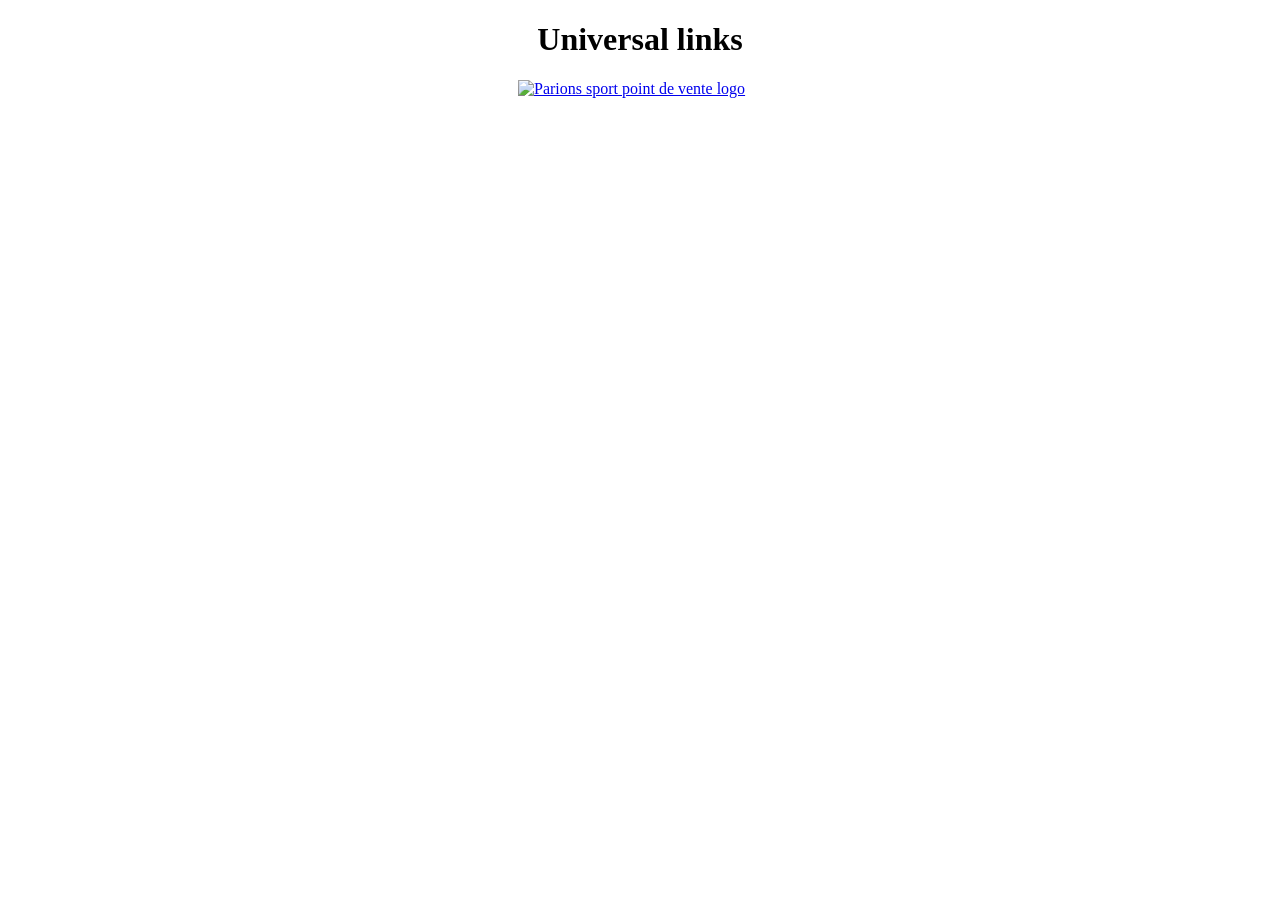
==== index.html @ 60f17bba "[EVOL] cleanup code" ====
<!DOCTYPE html><html>

<head>
<meta charset="utf-8">

<meta name="apple-itunes-app" content="app-id=360945239">

<meta property="og:site_name" content="Parionssport">
<meta property="og:title" content="Parionssport" />
<meta property="og:description" content="Parionssport" />
<meta property="og:image" itemprop="image" content="ico_appli.png">
<meta property="og:type" content="website" />
<meta property="og:updated_time" content="1440432930" />
        
<link rel="apple-touch-icon" href="ico_appli.png">
<link rel="shortcut icon" href="favicon.ico" type="image/x-icon">
<link rel="icon" href="favicon.ico" type="image/x-icon">
            
<title>universal-links</title>

<style type="text/css">
h1 { text-align: center }
</style>

</head>
<body>
<h1>Universal links</h1>

<a href="https://pointdevente.parionssport.fdj.fr" target="_blank"><img class="asset image" style="display: block; margin-left: auto; margin-right: auto;" src="https://www.parionssport.fdj.fr/system/apollo/assets/attachments/000/003/542/original/logo-parions-pdv.jpg?1460558450" alt="Parions sport point de vente logo" width="244"></a>

</body>

</html>
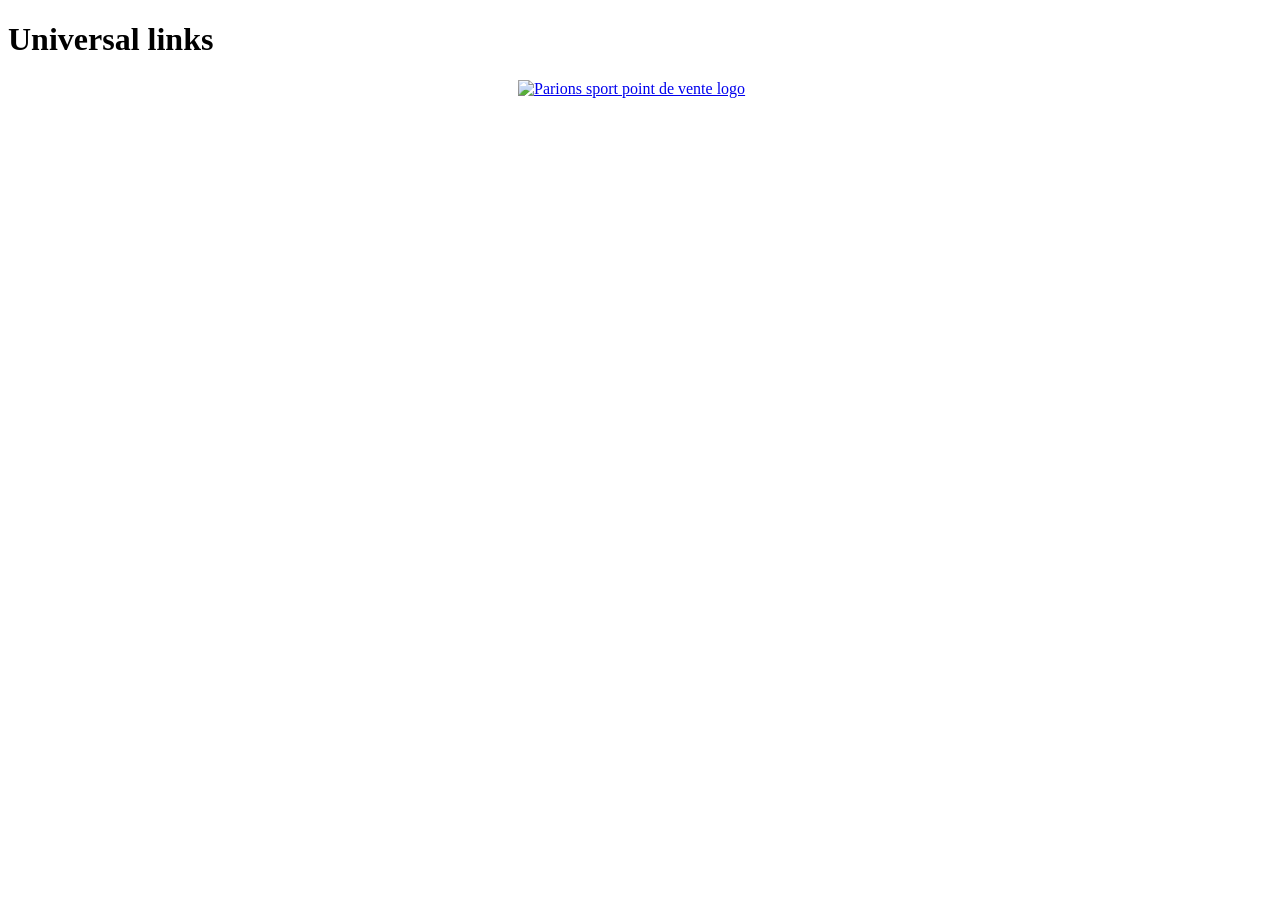
==== commit 2ee8b06e: "[EVOL] cleanup code" ====
--- a/index.html
+++ b/index.html
@@ -18,10 +18,6 @@
             
 <title>universal-links</title>
 
-<style type="text/css">
-h1 { text-align: center }
-</style>
-
 </head>
 <body>
 <h1>Universal links</h1>
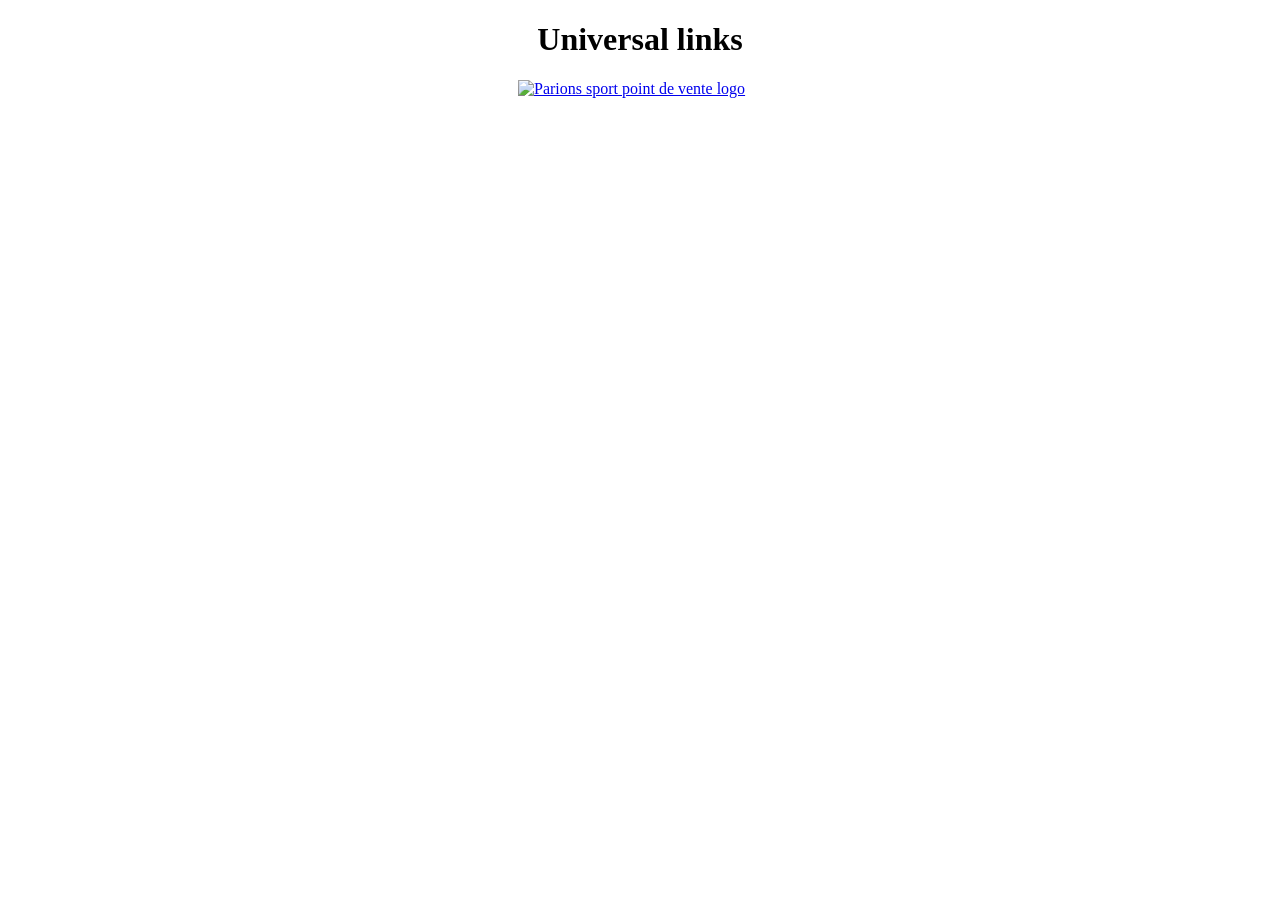
==== commit f5f60bb7: "[FIX] Add image dimension" ====
--- a/index.html
+++ b/index.html
@@ -5,18 +5,26 @@
 
 <meta name="apple-itunes-app" content="app-id=360945239">
 
-<meta property="og:site_name" content="Parionssport">
+<meta property="og:site_name" content="Parionssport" />
 <meta property="og:title" content="Parionssport" />
-<meta property="og:description" content="Parionssport" />
-<meta property="og:image" itemprop="image" content="ico_appli.png">
+<meta property="og:description" content="Parionssport universal links" />
 <meta property="og:type" content="website" />
 <meta property="og:updated_time" content="1440432930" />
+<meta property="og:locale" content="fr_FR" />
+<meta property="og:image" itemprop="image" content="ico_appli.png" />
+<meta property="og:image:type" content="image/png" />
+<meta property="og:image:width" content="120" />
+<meta property="og:image:height" content="120" />
         
 <link rel="apple-touch-icon" href="ico_appli.png">
 <link rel="shortcut icon" href="favicon.ico" type="image/x-icon">
 <link rel="icon" href="favicon.ico" type="image/x-icon">
             
 <title>universal-links</title>
+
+<style type="text/css">
+h1 { text-align: center }
+</style>
 
 </head>
 <body>
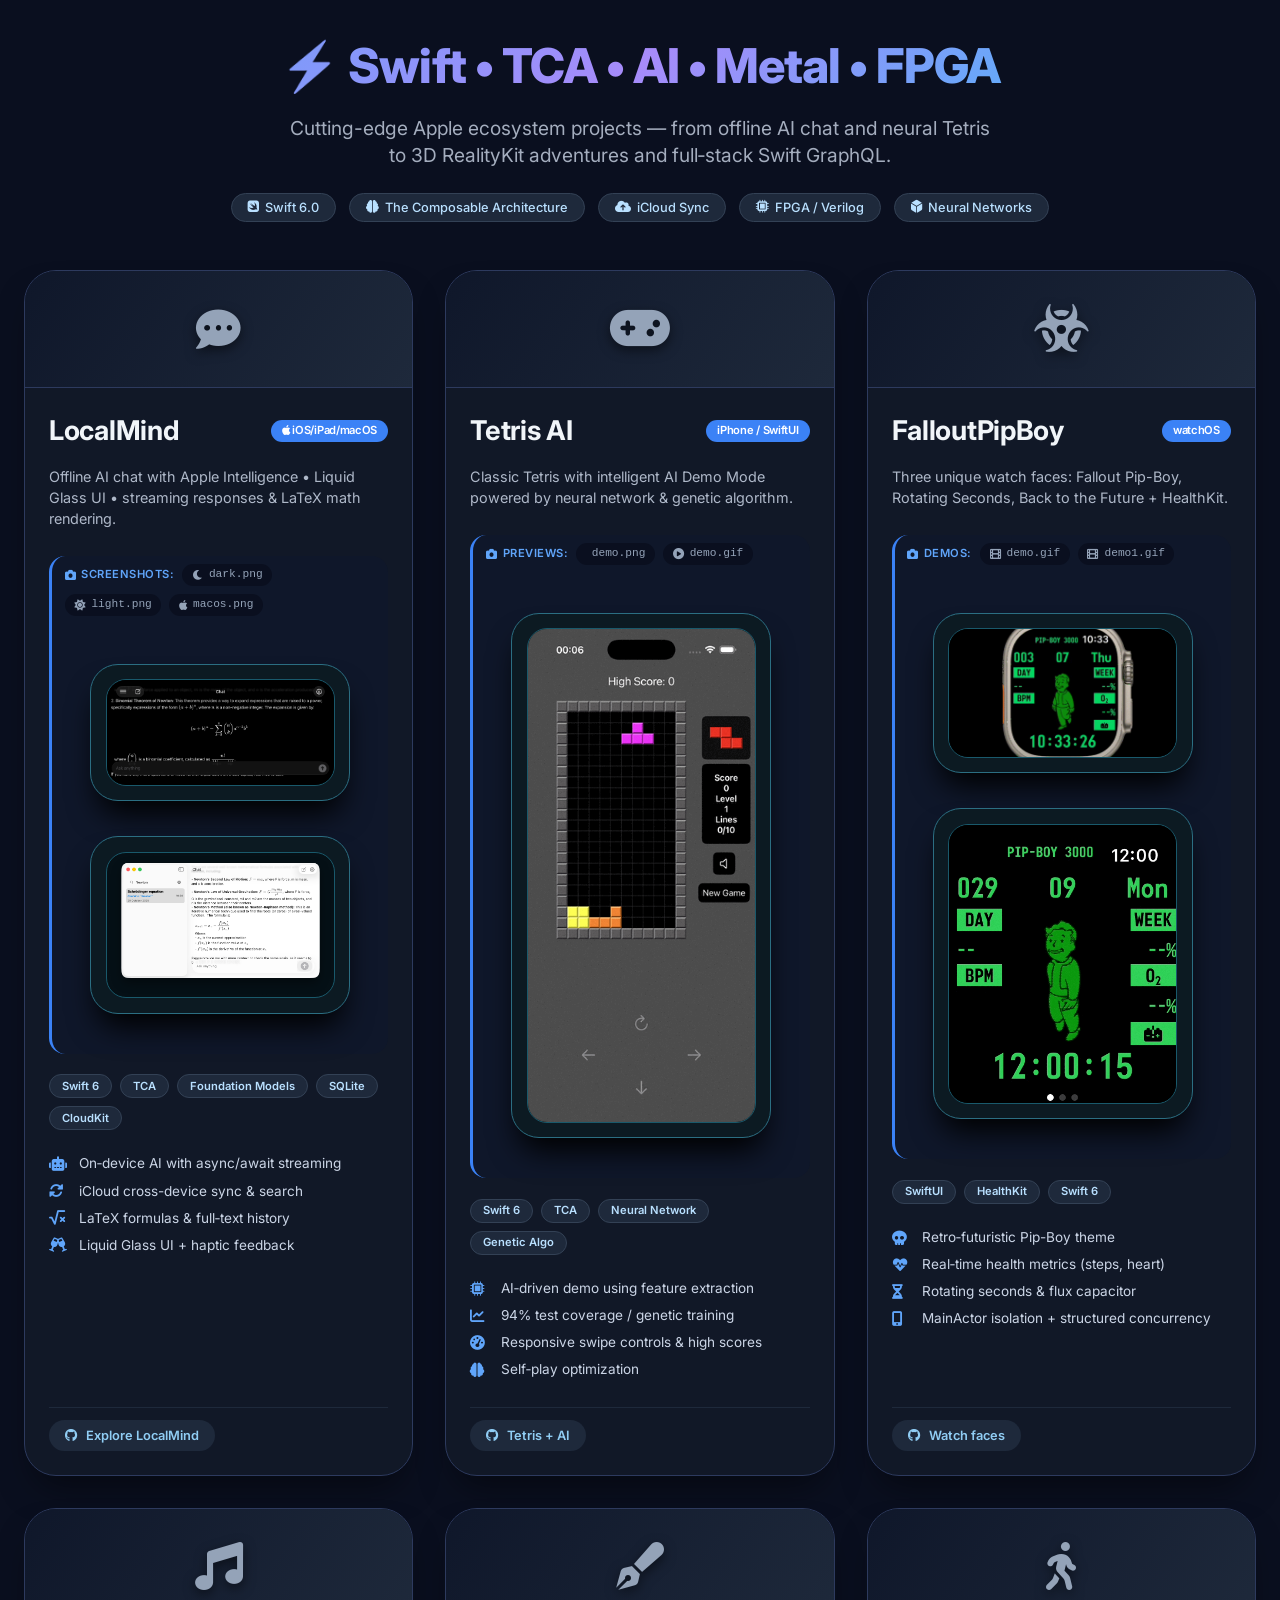
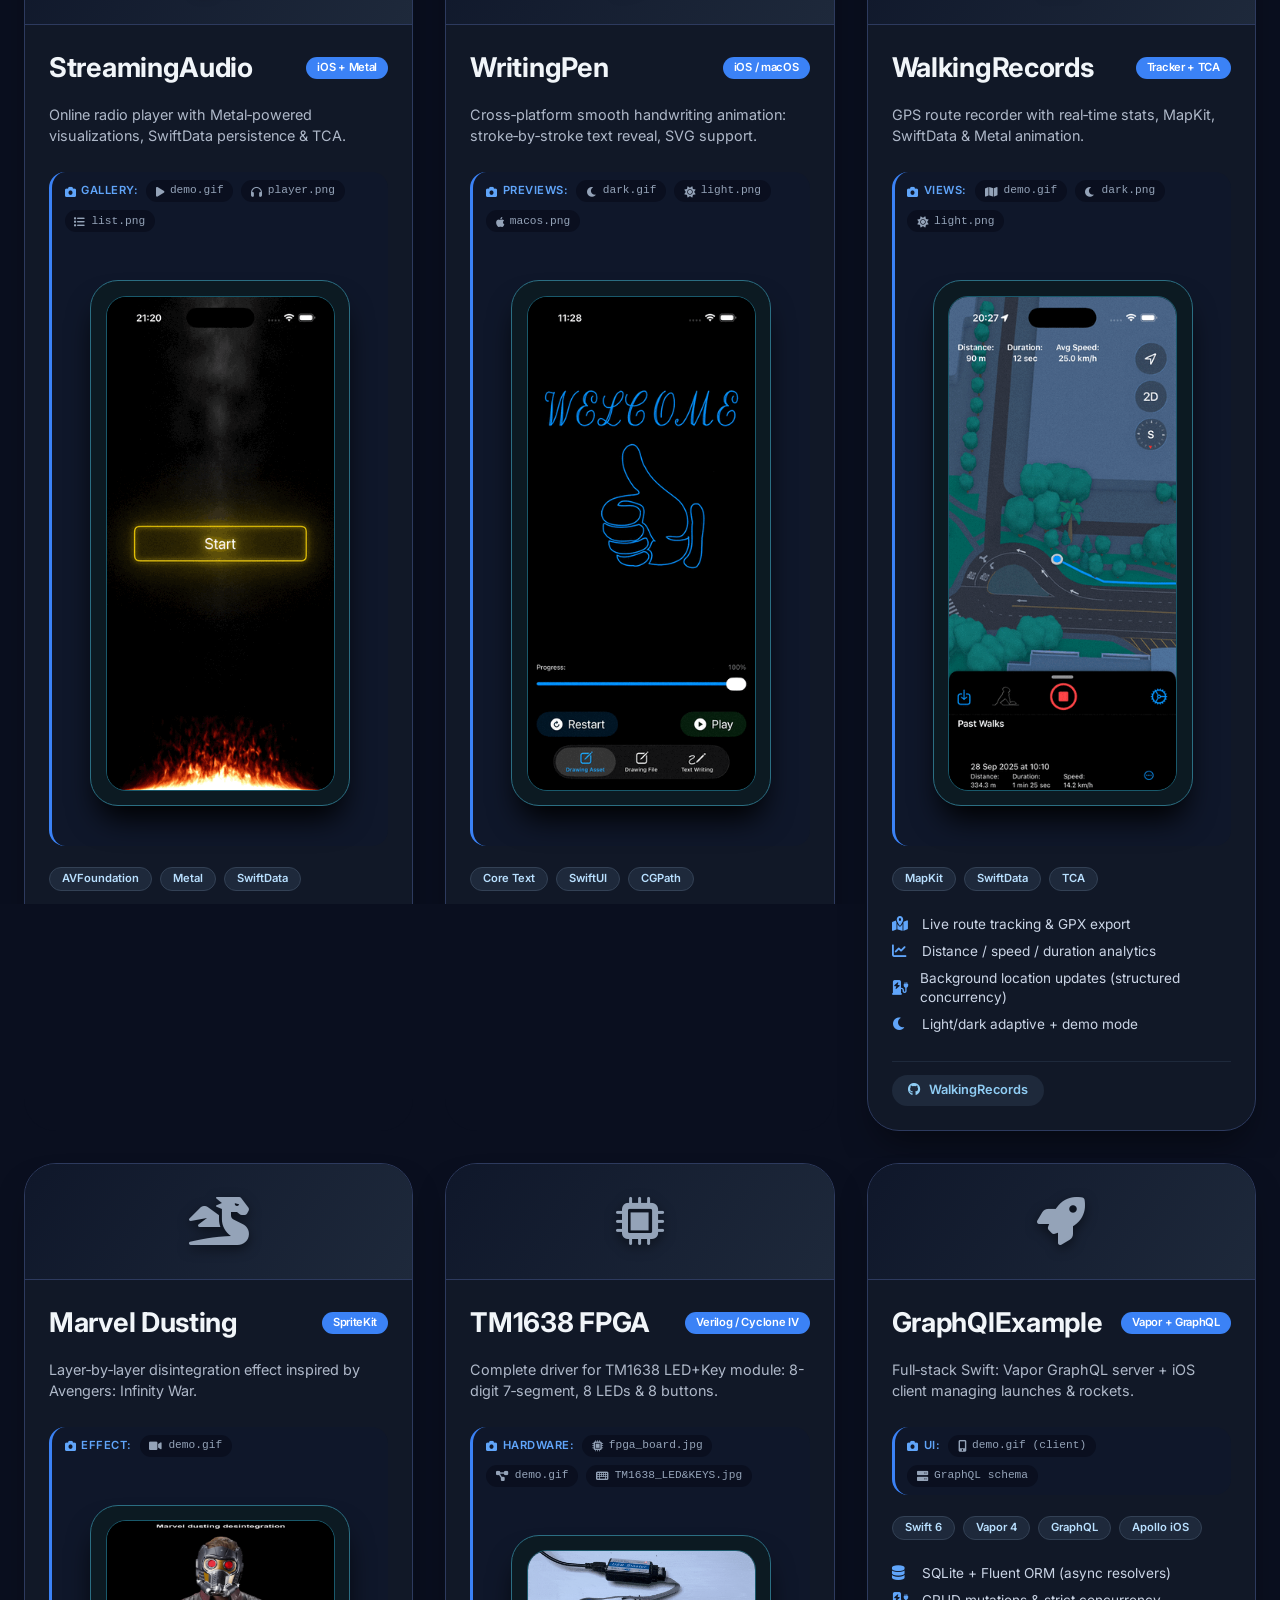
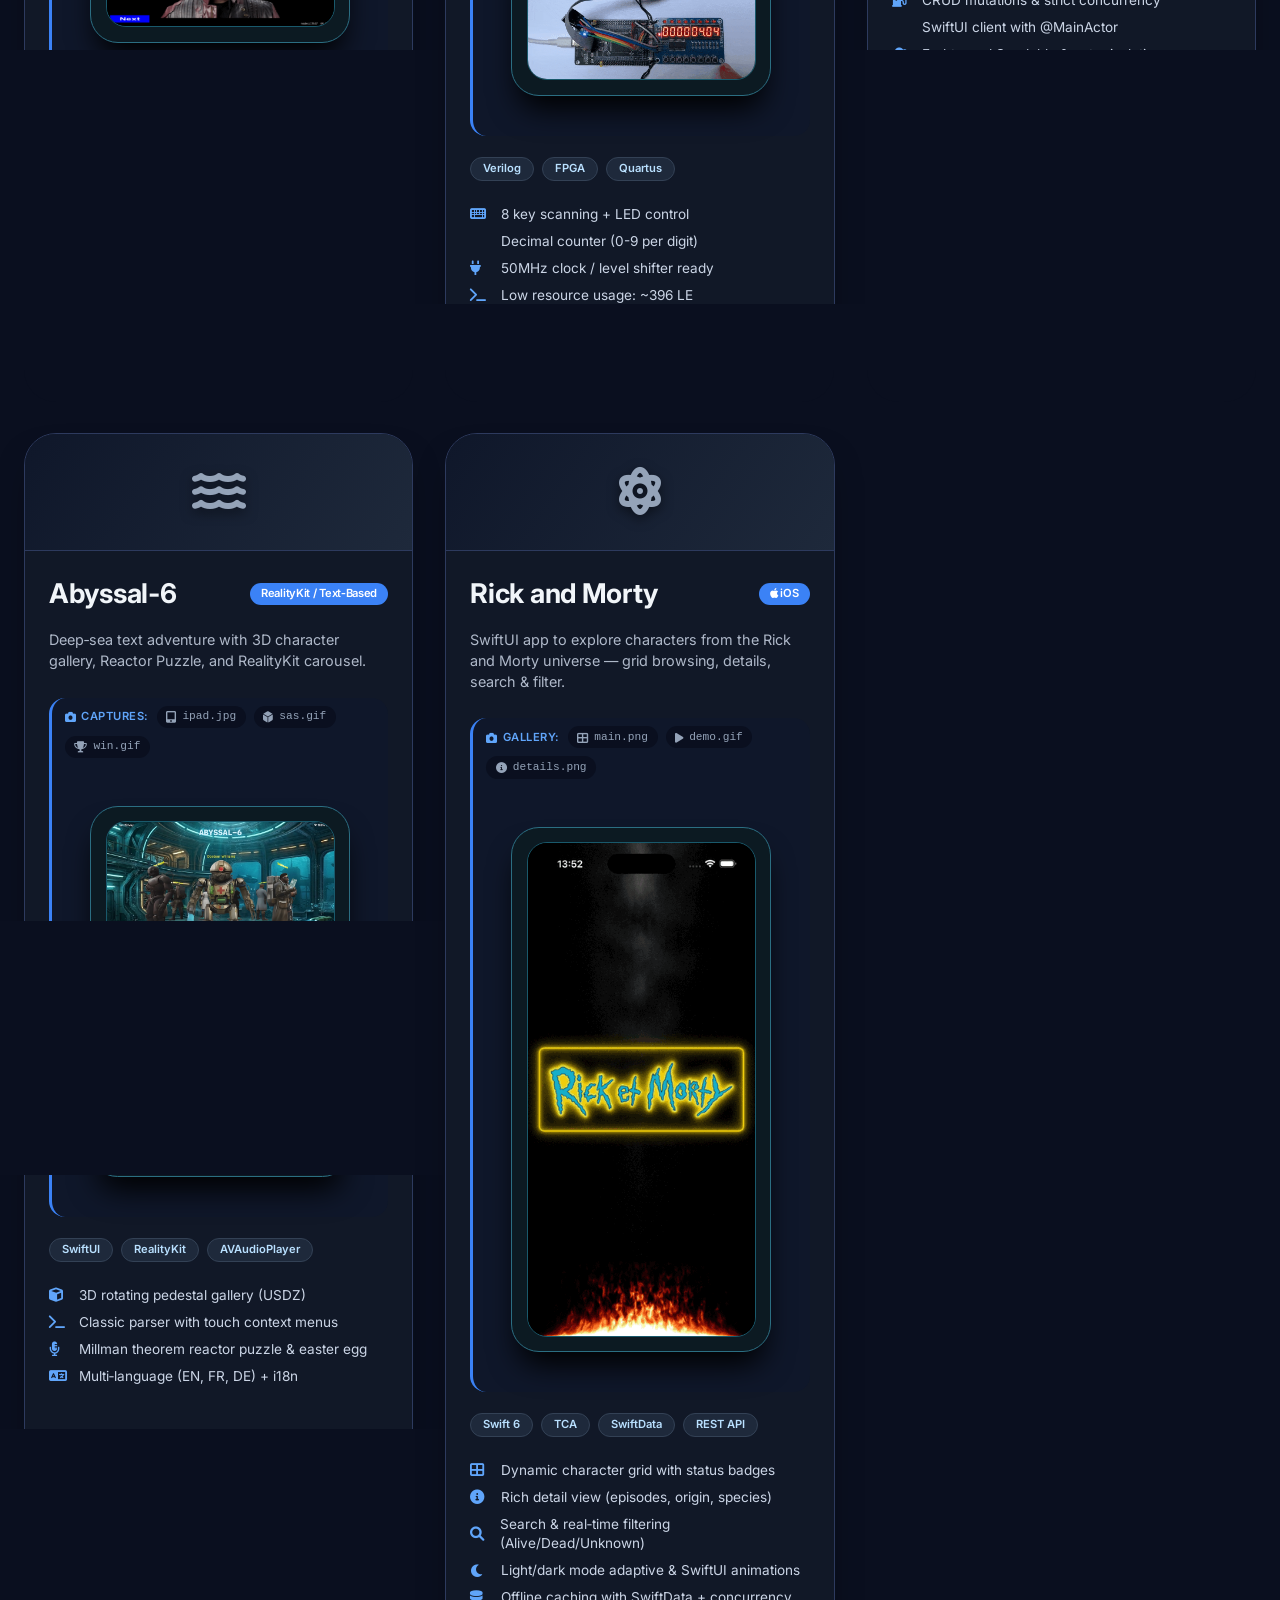
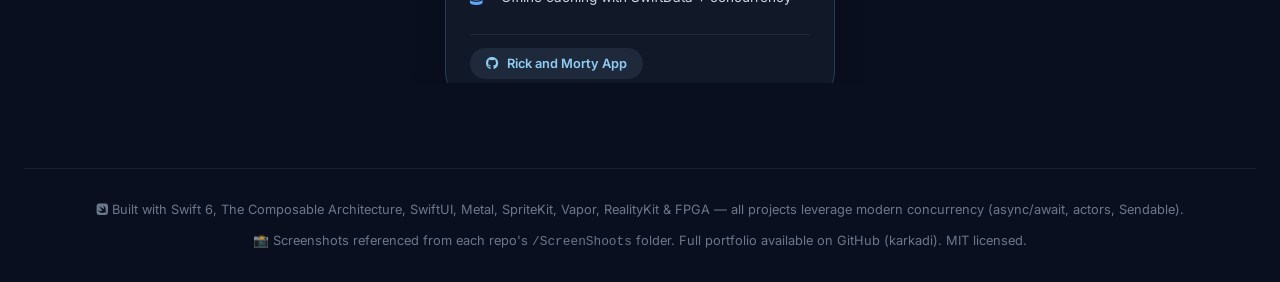
==== commit 2054be6a: "[CHG] Move files to root" ====
--- a/index.html
+++ b/index.html
@@ -1,37 +1,832 @@
-<!DOCTYPE html><html>
-
-<head>
-<meta charset="utf-8">
-
-<meta name="apple-itunes-app" content="app-id=360945239">
-
-<meta property="og:site_name" content="Parionssport" />
-<meta property="og:title" content="Parionssport" />
-<meta property="og:description" content="Parionssport universal links" />
-<meta property="og:type" content="website" />
-<meta property="og:updated_time" content="1440432930" />
-<meta property="og:locale" content="fr_FR" />
-<meta property="og:image" itemprop="image" content="ico_appli.png" />
-<meta property="og:image:type" content="image/png" />
-<meta property="og:image:width" content="120" />
-<meta property="og:image:height" content="120" />
-        
-<link rel="apple-touch-icon" href="ico_appli.png">
-<link rel="shortcut icon" href="favicon.ico" type="image/x-icon">
-<link rel="icon" href="favicon.ico" type="image/x-icon">
-            
-<title>universal-links</title>
-
-<style type="text/css">
-h1 { text-align: center }
-</style>
-
-</head>
-<body>
-<h1>Universal links</h1>
-
-<a href="https://pointdevente.parionssport.fdj.fr" target="_blank"><img class="asset image" style="display: block; margin-left: auto; margin-right: auto;" src="https://www.parionssport.fdj.fr/system/apollo/assets/attachments/000/003/542/original/logo-parions-pdv.jpg?1460558450" alt="Parions sport point de vente logo" width="244"></a>
-
-</body>
-
+<!doctype html>
+<html lang="en">
+  <head>
+    <meta charset="UTF-8" />
+    <meta
+      name="viewport"
+      content="width=device-width, initial-scale=1.0, viewport-fit=cover"
+    />
+    <title>
+      LocalMind & Swift Projects | Full-stack iOS, AI, Game & Embedded Showcase
+    </title>
+    <!-- Google Fonts + Font Awesome 6 -->
+    <link
+      href="https://fonts.googleapis.com/css2?family=Inter:opsz,wght@14..32,300;14..32,400;14..32,600;14..32,700;14..32,800&display=swap"
+      rel="stylesheet"
+    />
+    <link
+      rel="stylesheet"
+      href="https://cdnjs.cloudflare.com/ajax/libs/font-awesome/6.0.0-beta3/css/all.min.css"
+    />
+    <link rel="stylesheet" href="styles.css" />
+  </head>
+  <body>
+    <div class="container">
+      <div class="hero">
+        <h1>⚡ Swift • TCA • AI • Metal • FPGA</h1>
+        <p>
+          Cutting-edge Apple ecosystem projects — from offline AI chat and
+          neural Tetris to 3D RealityKit adventures and full‑stack Swift
+          GraphQL.
+        </p>
+        <div class="badge-collective">
+          <span class="pill"><i class="fab fa-swift"></i> Swift 6.0</span>
+          <span class="pill"
+            ><i class="fas fa-brain"></i> The Composable Architecture</span
+          >
+          <span class="pill"
+            ><i class="fas fa-cloud-arrow-up"></i> iCloud Sync</span
+          >
+          <span class="pill"
+            ><i class="fas fa-microchip"></i> FPGA / Verilog</span
+          >
+          <span class="pill"
+            ><i class="fas fa-dice-d6"></i> Neural Networks</span
+          >
+        </div>
+      </div>
+
+      <div class="projects-grid">
+        <!-- 1. LocalMind -->
+        <div class="card">
+          <div class="project-icon">
+            <i class="fas fa-comment-dots" style="font-size: 2.8rem"></i>
+          </div>
+          <div class="card-content">
+            <div class="card-title">
+              LocalMind
+              <span class="platform-badge"
+                ><i class="fab fa-apple"></i> iOS/iPad/macOS</span
+              >
+            </div>
+            <div class="desc">
+              Offline AI chat with Apple Intelligence • Liquid Glass UI •
+              streaming responses & LaTeX math rendering.
+            </div>
+            <div class="screenshot-row">
+              <span class="screenshot-label"
+                ><i class="fas fa-camera"></i> Screenshots:</span
+              >
+              <span class="screenshot-thumb"
+                ><i class="fas fa-moon"></i> dark.png</span
+              >
+              <span class="screenshot-thumb"
+                ><i class="fas fa-sun"></i> light.png</span
+              >
+              <span class="screenshot-thumb"
+                ><i class="fab fa-apple"></i> macos.png</span
+              >
+              <div class="gif-grid">
+                <div class="gif-card">
+                  <img
+                    src="images/localmind_1.png"
+                    alt="Gameplay SAS"
+                    loading="lazy"
+                  />
+                </div>
+                <div class="gif-card">
+                  <img
+                    src="images/localmind_2.png"
+                    alt="Gameplay SAS"
+                    loading="lazy"
+                  />
+                </div>
+              </div>
+            </div>
+            <div class="tech-stack">
+              <span class="badge-tech">Swift 6</span
+              ><span class="badge-tech">TCA</span
+              ><span class="badge-tech">Foundation Models</span
+              ><span class="badge-tech">SQLite</span
+              ><span class="badge-tech">CloudKit</span>
+            </div>
+            <ul class="feature-list">
+              <li class="feature-item">
+                <i class="fas fa-robot"></i> On‑device AI with async/await
+                streaming
+              </li>
+              <li class="feature-item">
+                <i class="fas fa-sync-alt"></i> iCloud cross-device sync &
+                search
+              </li>
+              <li class="feature-item">
+                <i class="fas fa-square-root-variable"></i> LaTeX formulas &
+                full‑text history
+              </li>
+              <li class="feature-item">
+                <i class="fas fa-glass-cheers"></i> Liquid Glass UI + haptic
+                feedback
+              </li>
+            </ul>
+            <div class="card-footer">
+              <a
+                href="https://github.com/karkadi/LocalMind"
+                target="_blank"
+                class="repo-link"
+                ><i class="fab fa-github"></i> Explore LocalMind</a
+              >
+            </div>
+          </div>
+        </div>
+
+        <!-- 2. Tetris AI -->
+        <div class="card">
+          <div class="project-icon"><i class="fas fa-gamepad"></i></div>
+          <div class="card-content">
+            <div class="card-title">
+              Tetris AI <span class="platform-badge">iPhone / SwiftUI</span>
+            </div>
+            <div class="desc">
+              Classic Tetris with intelligent AI Demo Mode powered by neural
+              network & genetic algorithm.
+            </div>
+            <div class="screenshot-row">
+              <span class="screenshot-label"
+                ><i class="fas fa-camera"></i> Previews:</span
+              >
+              <span class="screenshot-thumb"
+                ><i class="fas fa-chart-simple"></i> demo.png</span
+              >
+              <span class="screenshot-thumb"
+                ><i class="fas fa-play-circle"></i> demo.gif</span
+              >
+              <div class="gif-grid">
+                <div class="gif-card">
+                  <img
+                    src="images/tetris.gif"
+                    alt="Gameplay SAS"
+                    loading="lazy"
+                  />
+                </div>
+              </div>
+            </div>
+            <div class="tech-stack">
+              <span class="badge-tech">Swift 6</span
+              ><span class="badge-tech">TCA</span
+              ><span class="badge-tech">Neural Network</span
+              ><span class="badge-tech">Genetic Algo</span>
+            </div>
+            <ul class="feature-list">
+              <li class="feature-item">
+                <i class="fas fa-microchip"></i> AI‑driven demo using feature
+                extraction
+              </li>
+              <li class="feature-item">
+                <i class="fas fa-chart-line"></i> 94% test coverage / genetic
+                training
+              </li>
+              <li class="feature-item">
+                <i class="fas fa-tachometer-alt"></i> Responsive swipe controls
+                & high scores
+              </li>
+              <li class="feature-item">
+                <i class="fas fa-brain"></i> Self‑play optimization
+              </li>
+            </ul>
+            <div class="card-footer">
+              <a
+                href="https://github.com/karkadi/TetrisApp"
+                target="_blank"
+                class="repo-link"
+                ><i class="fab fa-github"></i> Tetris + AI</a
+              >
+            </div>
+          </div>
+        </div>
+
+        <!-- 3. FalloutPipBoy Watch -->
+        <div class="card">
+          <div class="project-icon">
+            <i class="fas fa-biohazard"></i>
+          </div>
+          <div class="card-content">
+            <div class="card-title">
+              FalloutPipBoy <span class="platform-badge">watchOS</span>
+            </div>
+            <div class="desc">
+              Three unique watch faces: Fallout Pip-Boy, Rotating Seconds, Back
+              to the Future + HealthKit.
+            </div>
+            <div class="screenshot-row">
+              <span class="screenshot-label"
+                ><i class="fas fa-camera"></i> Demos:</span
+              >
+              <span class="screenshot-thumb"
+                ><i class="fas fa-film"></i> demo.gif</span
+              >
+              <span class="screenshot-thumb"
+                ><i class="fas fa-film"></i> demo1.gif</span
+              >
+              <div class="gif-grid">
+                <div class="gif-card">
+                  <img
+                    src="images/pipboy.gif"
+                    alt="Gameplay SAS"
+                    loading="lazy"
+                  />
+                </div>
+                <div class="gif-card">
+                  <img
+                    src="images/pipboy_1.gif"
+                    alt="Gameplay SAS"
+                    loading="lazy"
+                  />
+                </div>
+              </div>
+            </div>
+            <div class="tech-stack">
+              <span class="badge-tech">SwiftUI</span
+              ><span class="badge-tech">HealthKit</span
+              ><span class="badge-tech">Swift 6</span>
+            </div>
+            <ul class="feature-list">
+              <li class="feature-item">
+                <i class="fas fa-skull"></i> Retro‑futuristic Pip-Boy theme
+              </li>
+              <li class="feature-item">
+                <i class="fas fa-heartbeat"></i> Real‑time health metrics
+                (steps, heart)
+              </li>
+              <li class="feature-item">
+                <i class="fas fa-hourglass-half"></i> Rotating seconds & flux
+                capacitor
+              </li>
+              <li class="feature-item">
+                <i class="fas fa-mobile-alt"></i> MainActor isolation +
+                structured concurrency
+              </li>
+            </ul>
+            <div class="card-footer">
+              <a
+                href="https://github.com/karkadi/FalloutPipBoy"
+                target="_blank"
+                class="repo-link"
+                ><i class="fab fa-github"></i> Watch faces</a
+              >
+            </div>
+          </div>
+        </div>
+
+        <!-- 4. StreamingAudioPlayer -->
+        <div class="card">
+          <div class="project-icon"><i class="fas fa-music"></i></div>
+          <div class="card-content">
+            <div class="card-title">
+              StreamingAudio <span class="platform-badge">iOS + Metal</span>
+            </div>
+            <div class="desc">
+              Online radio player with Metal‑powered visualizations, SwiftData
+              persistence & TCA.
+            </div>
+            <div class="screenshot-row">
+              <span class="screenshot-label"
+                ><i class="fas fa-camera"></i> Gallery:</span
+              >
+              <span class="screenshot-thumb"
+                ><i class="fas fa-play"></i> demo.gif</span
+              >
+              <span class="screenshot-thumb"
+                ><i class="fas fa-headphones"></i> player.png</span
+              >
+              <span class="screenshot-thumb"
+                ><i class="fas fa-list"></i> list.png</span
+              >
+              <div class="gif-grid">
+                <div class="gif-card">
+                  <img
+                    src="images/streaming.gif"
+                    alt="Gameplay SAS"
+                    loading="lazy"
+                  />
+                </div>
+              </div>
+            </div>
+            <div class="tech-stack">
+              <span class="badge-tech">AVFoundation</span
+              ><span class="badge-tech">Metal</span
+              ><span class="badge-tech">SwiftData</span>
+            </div>
+            <ul class="feature-list">
+              <li class="feature-item">
+                <i class="fas fa-tower-broadcast"></i> Live radio streaming &
+                metadata
+              </li>
+              <li class="feature-item">
+                <i class="fas fa-star"></i> Favorites library (SwiftData +
+                iCloud)
+              </li>
+              <li class="feature-item">
+                <i class="fas fa-waveform"></i> Metal shader animations /
+                reactive UI
+              </li>
+              <li class="feature-item">
+                <i class="fas fa-backward-step"></i> Background audio &
+                async/await
+              </li>
+            </ul>
+            <div class="card-footer">
+              <a
+                href="https://github.com/karkadi/StreamingAudioPlayer"
+                target="_blank"
+                class="repo-link"
+                ><i class="fab fa-github"></i> Radio player</a
+              >
+            </div>
+          </div>
+        </div>
+
+        <!-- 7. WritingPenApp -->
+        <div class="card">
+          <div class="project-icon"><i class="fas fa-pen-fancy"></i></div>
+          <div class="card-content">
+            <div class="card-title">
+              WritingPen <span class="platform-badge">iOS / macOS</span>
+            </div>
+            <div class="desc">
+              Cross‑platform smooth handwriting animation: stroke‑by‑stroke text
+              reveal, SVG support.
+            </div>
+            <div class="screenshot-row">
+              <span class="screenshot-label"
+                ><i class="fas fa-camera"></i> Previews:</span
+              >
+              <span class="screenshot-thumb"
+                ><i class="fas fa-moon"></i> dark.gif</span
+              >
+              <span class="screenshot-thumb"
+                ><i class="fas fa-sun"></i> light.png</span
+              >
+              <span class="screenshot-thumb"
+                ><i class="fab fa-apple"></i> macos.png</span
+              >
+              <div class="gif-grid">
+                <div class="gif-card">
+                  <img
+                    src="images/writing.gif"
+                    alt="Gameplay SAS"
+                    loading="lazy"
+                  />
+                </div>
+              </div>
+            </div>
+            <div class="tech-stack">
+              <span class="badge-tech">Core Text</span
+              ><span class="badge-tech">SwiftUI</span
+              ><span class="badge-tech">CGPath</span>
+            </div>
+            <ul class="feature-list">
+              <li class="feature-item">
+                <i class="fas fa-draw-polygon"></i> Realistic pen tracking &
+                trimmedPath
+              </li>
+              <li class="feature-item">
+                <i class="fas fa-arrows-spin"></i> Auto‑scaling text‑to‑path
+                transformation
+              </li>
+              <li class="feature-item">
+                <i class="fas fa-laptop-code"></i> Native macOS + iOS with
+                platform fonts
+              </li>
+              <li class="feature-item">
+                <i class="fas fa-svg"></i> SVG asset rendering support
+              </li>
+            </ul>
+            <div class="card-footer">
+              <a
+                href="https://github.com/karkadi/WritingPenApp"
+                target="_blank"
+                class="repo-link"
+                ><i class="fab fa-github"></i> WritingPen</a
+              >
+            </div>
+          </div>
+        </div>
+
+        <!-- 9. WalkingRecords -->
+        <div class="card">
+          <div class="project-icon"><i class="fas fa-person-walking"></i></div>
+          <div class="card-content">
+            <div class="card-title">
+              WalkingRecords <span class="platform-badge">Tracker + TCA</span>
+            </div>
+            <div class="desc">
+              GPS route recorder with real‑time stats, MapKit, SwiftData & Metal
+              animation.
+            </div>
+            <div class="screenshot-row">
+              <span class="screenshot-label"
+                ><i class="fas fa-camera"></i> Views:</span
+              >
+              <span class="screenshot-thumb"
+                ><i class="fas fa-map"></i> demo.gif</span
+              >
+              <span class="screenshot-thumb"
+                ><i class="fas fa-moon"></i> dark.png</span
+              >
+              <span class="screenshot-thumb"
+                ><i class="fas fa-sun"></i> light.png</span
+              >
+              <div class="gif-grid">
+                <div class="gif-card">
+                  <img
+                    src="images/walking.gif"
+                    alt="Gameplay SAS"
+                    loading="lazy"
+                  />
+                </div>
+              </div>
+            </div>
+            <div class="tech-stack">
+              <span class="badge-tech">MapKit</span
+              ><span class="badge-tech">SwiftData</span
+              ><span class="badge-tech">TCA</span>
+            </div>
+            <ul class="feature-list">
+              <li class="feature-item">
+                <i class="fas fa-map-marked-alt"></i> Live route tracking & GPX
+                export
+              </li>
+              <li class="feature-item">
+                <i class="fas fa-chart-line"></i> Distance / speed / duration
+                analytics
+              </li>
+              <li class="feature-item">
+                <i class="fas fa-charging-station"></i> Background location
+                updates (structured concurrency)
+              </li>
+              <li class="feature-item">
+                <i class="fas fa-moon"></i> Light/dark adaptive + demo mode
+              </li>
+            </ul>
+            <div class="card-footer">
+              <a
+                href="https://github.com/karkadi/WalkingRecords"
+                target="_blank"
+                class="repo-link"
+                ><i class="fab fa-github"></i> WalkingRecords</a
+              >
+            </div>
+          </div>
+        </div>
+
+        <!-- 5. DustingSceneKitApp (Marvel) -->
+        <div class="card">
+          <div class="project-icon"><i class="fas fa-dragon"></i></div>
+          <div class="card-content">
+            <div class="card-title">
+              Marvel Dusting <span class="platform-badge">SpriteKit</span>
+            </div>
+            <div class="desc">
+              Layer‑by‑layer disintegration effect inspired by Avengers:
+              Infinity War.
+            </div>
+            <div class="screenshot-row">
+              <span class="screenshot-label"
+                ><i class="fas fa-camera"></i> Effect:</span
+              >
+              <span class="screenshot-thumb"
+                ><i class="fas fa-video"></i> demo.gif</span
+              >
+              <div class="gif-grid">
+                <div class="gif-card">
+                  <img
+                    src="images/marvel.gif"
+                    alt="Gameplay SAS"
+                    loading="lazy"
+                  />
+                </div>
+              </div>
+            </div>
+            <div class="tech-stack">
+              <span class="badge-tech">SpriteKit</span
+              ><span class="badge-tech">Core Graphics</span
+              ><span class="badge-tech">Swift 6</span>
+            </div>
+            <ul class="feature-list">
+              <li class="feature-item">
+                <i class="fas fa-dust"></i> 16 disintegration layers + spiral
+                chaos
+              </li>
+              <li class="feature-item">
+                <i class="fas fa-rotate-left"></i> Tap to reassemble / smooth
+                transitions
+              </li>
+              <li class="feature-item">
+                <i class="fas fa-camera-rotate"></i> Rotating dusting scene +
+                cross‑fade
+              </li>
+              <li class="feature-item">
+                <i class="fas fa-image"></i> Custom pixel-perfect particle
+                generation
+              </li>
+            </ul>
+            <div class="card-footer">
+              <a
+                href="https://github.com/karkadi/DustingSceneKitApp"
+                target="_blank"
+                class="repo-link"
+                ><i class="fab fa-github"></i> Dust effect</a
+              >
+            </div>
+          </div>
+        </div>
+
+        <!-- 6. FPGA TM1638 -->
+        <div class="card">
+          <div class="project-icon"><i class="fas fa-microchip"></i></div>
+          <div class="card-content">
+            <div class="card-title">
+              TM1638 FPGA
+              <span class="platform-badge">Verilog / Cyclone IV</span>
+            </div>
+            <div class="desc">
+              Complete driver for TM1638 LED+Key module: 8-digit 7‑segment, 8
+              LEDs & 8 buttons.
+            </div>
+            <div class="screenshot-row">
+              <span class="screenshot-label"
+                ><i class="fas fa-camera"></i> Hardware:</span
+              >
+              <span class="screenshot-thumb"
+                ><i class="fas fa-microchip"></i> fpga_board.jpg</span
+              >
+              <span class="screenshot-thumb"
+                ><i class="fas fa-diagram-project"></i> demo.gif</span
+              >
+              <span class="screenshot-thumb"
+                ><i class="fas fa-keyboard"></i> TM1638_LED&KEYS.jpg</span
+              >
+              <div class="gif-grid">
+                <div class="gif-card">
+                  <img
+                    src="images/fpga.gif"
+                    alt="Gameplay SAS"
+                    loading="lazy"
+                  />
+                </div>
+              </div>
+            </div>
+            <div class="tech-stack">
+              <span class="badge-tech">Verilog</span
+              ><span class="badge-tech">FPGA</span
+              ><span class="badge-tech">Quartus</span>
+            </div>
+            <ul class="feature-list">
+              <li class="feature-item">
+                <i class="fas fa-keyboard"></i> 8 key scanning + LED control
+              </li>
+              <li class="feature-item">
+                <i class="fas fa-chart-simple"></i> Decimal counter (0-9 per
+                digit)
+              </li>
+              <li class="feature-item">
+                <i class="fas fa-plug"></i> 50MHz clock / level shifter ready
+              </li>
+              <li class="feature-item">
+                <i class="fas fa-terminal"></i> Low resource usage: ~396 LE
+              </li>
+            </ul>
+            <div class="card-footer">
+              <a
+                href="https://github.com/karkadi/TM1638_FPGA"
+                target="_blank"
+                class="repo-link"
+                ><i class="fab fa-github"></i> FPGA TM1638</a
+              >
+            </div>
+          </div>
+        </div>
+
+        <!-- 8. GraphQlExample Fullstack -->
+        <div class="card">
+          <div class="project-icon"><i class="fas fa-rocket"></i></div>
+          <div class="card-content">
+            <div class="card-title">
+              GraphQlExample
+              <span class="platform-badge">Vapor + GraphQL</span>
+            </div>
+            <div class="desc">
+              Full‑stack Swift: Vapor GraphQL server + iOS client managing
+              launches & rockets.
+            </div>
+            <div class="screenshot-row">
+              <span class="screenshot-label"
+                ><i class="fas fa-camera"></i> UI:</span
+              >
+              <span class="screenshot-thumb"
+                ><i class="fas fa-mobile-alt"></i> demo.gif (client)</span
+              >
+              <span class="screenshot-thumb"
+                ><i class="fas fa-server"></i> GraphQL schema</span
+              >
+            </div>
+            <div class="tech-stack">
+              <span class="badge-tech">Swift 6</span
+              ><span class="badge-tech">Vapor 4</span
+              ><span class="badge-tech">GraphQL</span
+              ><span class="badge-tech">Apollo iOS</span>
+            </div>
+            <ul class="feature-list">
+              <li class="feature-item">
+                <i class="fas fa-database"></i> SQLite + Fluent ORM (async
+                resolvers)
+              </li>
+              <li class="feature-item">
+                <i class="fas fa-charging-station"></i> CRUD mutations & strict
+                concurrency
+              </li>
+              <li class="feature-item">
+                <i class="fas fa-mobile-screen"></i> SwiftUI client with
+                @MainActor
+              </li>
+              <li class="feature-item">
+                <i class="fas fa-cloud-upload-alt"></i> End‑to‑end Sendable &
+                actor isolation
+              </li>
+            </ul>
+            <div class="card-footer">
+              <a
+                href="https://github.com/karkadi/GraphQlExample"
+                target="_blank"
+                class="repo-link"
+                ><i class="fab fa-github"></i> Full‑stack Swift</a
+              >
+            </div>
+          </div>
+        </div>
+
+        <!-- 10. Abyssal‑6 iOS Port -->
+        <div class="card">
+          <div class="project-icon"><i class="fas fa-water"></i></div>
+          <div class="card-content">
+            <div class="card-title">
+              Abyssal‑6
+              <span class="platform-badge">RealityKit / Text‑Based</span>
+            </div>
+            <div class="desc">
+              Deep‑sea text adventure with 3D character gallery, Reactor Puzzle,
+              and RealityKit carousel.
+            </div>
+            <div class="screenshot-row">
+              <span class="screenshot-label"
+                ><i class="fas fa-camera"></i> Captures:</span
+              >
+              <span class="screenshot-thumb"
+                ><i class="fas fa-tablet-alt"></i> ipad.jpg</span
+              >
+              <span class="screenshot-thumb"
+                ><i class="fas fa-dice-d6"></i> sas.gif</span
+              >
+              <span class="screenshot-thumb"
+                ><i class="fas fa-trophy"></i> win.gif</span
+              >
+              <div class="gif-grid">
+                <div class="gif-card">
+                  <img
+                    src="images/abyssal.jpg"
+                    alt="Gameplay SAS"
+                    loading="lazy"
+                  />
+                </div>
+                <div class="gif-card">
+                  <img
+                    src="https://kazazyanalexander.github.io/Abyssale-6/images/sas.gif"
+                    alt="Gameplay SAS"
+                    loading="lazy"
+                  />
+                </div>
+                <div class="gif-card">
+                  <img
+                    src="https://kazazyanalexander.github.io/Abyssale-6/images/win.gif"
+                    alt="Gameplay SAS"
+                    loading="lazy"
+                  />
+                </div>
+              </div>
+            </div>
+            <div class="tech-stack">
+              <span class="badge-tech">SwiftUI</span
+              ><span class="badge-tech">RealityKit</span
+              ><span class="badge-tech">AVAudioPlayer</span>
+            </div>
+            <ul class="feature-list">
+              <li class="feature-item">
+                <i class="fas fa-cube"></i> 3D rotating pedestal gallery (USDZ)
+              </li>
+              <li class="feature-item">
+                <i class="fas fa-terminal"></i> Classic parser with touch
+                context menus
+              </li>
+              <li class="feature-item">
+                <i class="fas fa-microphone-alt"></i> Millman theorem reactor
+                puzzle & easter egg
+              </li>
+              <li class="feature-item">
+                <i class="fas fa-language"></i> Multi‑language (EN, FR, DE) +
+                i18n
+              </li>
+            </ul>
+            <div class="card-footer">
+              <a
+                href="https://github.com/karkadi/Abyssal6-iOS"
+                target="_blank"
+                class="repo-link"
+                ><i class="fab fa-github"></i> Abyssal‑6 iOS</a
+              >
+            </div>
+          </div>
+        </div>
+
+        <!-- 11. Rick and Morty App (NEW) -->
+        <div class="card">
+          <div class="project-icon"><i class="fas fa-atom"></i></div>
+          <div class="card-content">
+            <div class="card-title">
+              Rick and Morty
+              <span class="platform-badge"
+                ><i class="fab fa-apple"></i> iOS</span
+              >
+            </div>
+            <div class="desc">
+              SwiftUI app to explore characters from the Rick and Morty universe
+              — grid browsing, details, search & filter.
+            </div>
+            <div class="screenshot-row">
+              <span class="screenshot-label"
+                ><i class="fas fa-camera"></i> Gallery:</span
+              >
+              <span class="screenshot-thumb"
+                ><i class="fas fa-th-large"></i> main.png</span
+              >
+              <span class="screenshot-thumb"
+                ><i class="fas fa-play"></i> demo.gif</span
+              >
+              <span class="screenshot-thumb"
+                ><i class="fas fa-info-circle"></i> details.png</span
+              >
+              <div class="gif-grid">
+                <div class="gif-card">
+                  <img
+                    src="/images/rick_morty.gif"
+                    alt="Gameplay SAS"
+                    loading="lazy"
+                  />
+                </div>
+              </div>
+            </div>
+            <div class="tech-stack">
+              <span class="badge-tech">Swift 6</span
+              ><span class="badge-tech">TCA</span
+              ><span class="badge-tech">SwiftData</span
+              ><span class="badge-tech">REST API</span>
+            </div>
+            <ul class="feature-list">
+              <li class="feature-item">
+                <i class="fas fa-th-large"></i> Dynamic character grid with
+                status badges
+              </li>
+              <li class="feature-item">
+                <i class="fas fa-info-circle"></i> Rich detail view (episodes,
+                origin, species)
+              </li>
+              <li class="feature-item">
+                <i class="fas fa-search"></i> Search & real‑time filtering
+                (Alive/Dead/Unknown)
+              </li>
+              <li class="feature-item">
+                <i class="fas fa-moon"></i> Light/dark mode adaptive & SwiftUI
+                animations
+              </li>
+              <li class="feature-item">
+                <i class="fas fa-database"></i> Offline caching with SwiftData +
+                concurrency
+              </li>
+            </ul>
+            <div class="card-footer">
+              <a
+                href="https://github.com/karkadi/RickAndMorty"
+                target="_blank"
+                class="repo-link"
+                ><i class="fab fa-github"></i> Rick and Morty App</a
+              >
+            </div>
+          </div>
+        </div>
+      </div>
+
+      <footer>
+        <p>
+          <i class="fab fa-swift"></i> Built with Swift 6, The Composable
+          Architecture, SwiftUI, Metal, SpriteKit, Vapor, RealityKit & FPGA —
+          all projects leverage modern concurrency (async/await, actors,
+          Sendable).
+        </p>
+        <p style="margin-top: 0.8rem">
+          📸 Screenshots referenced from each repo's
+          <code>/ScreenShoots</code> folder. Full portfolio available on GitHub
+          (karkadi). MIT licensed.
+        </p>
+      </footer>
+    </div>
+  </body>
 </html>
--- a/styles.css
+++ b/styles.css
@@ -0,0 +1,274 @@
+/* --- MAIN PAGE STYLES (From Part 1) --- */
+* {
+  margin: 0;
+  padding: 0;
+  box-sizing: border-box;
+}
+
+body {
+  font-family: "Inter", sans-serif;
+  background: #0a0f1f;
+  color: #e2e8f0;
+  line-height: 1.4;
+  padding: 2rem 1.5rem;
+}
+
+/* dark blue theme (deep navy) */
+.container {
+  max-width: 1440px;
+  margin: 0 auto;
+}
+
+.hero {
+  text-align: center;
+  margin-bottom: 3rem;
+}
+.hero h1 {
+  font-size: 3rem;
+  font-weight: 800;
+  background: linear-gradient(135deg, #60a5fa, #a78bfa, #38bdf8);
+  -webkit-background-clip: text;
+  background-clip: text;
+  color: transparent;
+  letter-spacing: -0.02em;
+}
+.hero p {
+  font-size: 1.2rem;
+  max-width: 700px;
+  margin: 1rem auto 0;
+  opacity: 0.8;
+  font-weight: 400;
+  color: #cbd5e6;
+}
+.badge-collective {
+  display: flex;
+  flex-wrap: wrap;
+  justify-content: center;
+  gap: 0.8rem;
+  margin-top: 1.5rem;
+}
+.pill {
+  background: #1e293b;
+  padding: 0.3rem 1rem;
+  border-radius: 40px;
+  font-size: 0.8rem;
+  font-weight: 500;
+  color: #b9e0ff;
+  display: inline-flex;
+  align-items: center;
+  gap: 6px;
+  border: 1px solid #334155;
+}
+
+.projects-grid {
+  display: grid;
+  grid-template-columns: repeat(auto-fill, minmax(360px, 1fr));
+  gap: 2rem;
+  margin-top: 2rem;
+}
+
+.gif-grid {
+  display: flex;
+  flex-wrap: wrap;
+  justify-content: center;
+  gap: 2.2rem;
+  margin: 2.5rem 0 2rem;
+}
+
+.gif-card {
+  flex: 0 1 40%;
+  min-width: 260px;
+  background: #0c1a22;
+  border-radius: 28px;
+  padding: 0.9rem;
+  border: 1px solid #2b6e82;
+  box-shadow: 0 20px 30px -8px black;
+  transition:
+    transform 0.2s ease,
+    border-color 0.2s;
+}
+.gif-card:hover {
+  border-color: #20e0e0;
+  transform: scale(1.01);
+}
+.gif-card img {
+  width: 100%;
+  height: auto;
+  border-radius: 20px;
+  display: block;
+  background: #051016;
+  border: 1px solid #19596b;
+}
+
+.card {
+  background: #111827;
+  backdrop-filter: blur(0px);
+  border-radius: 2rem;
+  overflow: hidden;
+  transition: all 0.3s cubic-bezier(0.2, 0, 0, 1);
+  box-shadow: 0 20px 35px -12px rgba(0, 0, 0, 0.5);
+  border: 1px solid #2d3a5e;
+  display: flex;
+  flex-direction: column;
+}
+.card:hover {
+  transform: translateY(-6px);
+  border-color: #3b82f6;
+  box-shadow: 0 25px 40px -14px rgba(59, 130, 246, 0.2);
+}
+
+.project-icon {
+  background: linear-gradient(125deg, #0f172a, #1e293b);
+  padding: 1.5rem 0;
+  text-align: center;
+  font-size: 3rem;
+  color: #94a3b8;
+  border-bottom: 1px solid #2d3a5e;
+}
+.project-icon i,
+.project-icon .fab {
+  filter: drop-shadow(0 4px 6px rgba(0, 0, 0, 0.5));
+}
+
+.card-content {
+  padding: 1.5rem;
+  flex: 1;
+  display: flex;
+  flex-direction: column;
+}
+.card-title {
+  font-size: 1.7rem;
+  font-weight: 700;
+  letter-spacing: -0.3px;
+  margin-bottom: 0.5rem;
+  display: flex;
+  align-items: center;
+  justify-content: space-between;
+  flex-wrap: wrap;
+  gap: 8px;
+  color: #f1f5f9;
+}
+.platform-badge {
+  font-size: 0.7rem;
+  background: #3b82f6;
+  color: white;
+  padding: 0.2rem 0.7rem;
+  border-radius: 30px;
+  font-weight: 600;
+}
+.desc {
+  font-size: 0.9rem;
+  line-height: 1.45;
+  opacity: 0.85;
+  margin: 0.6rem 0 0.8rem 0;
+  color: #cbd5e6;
+}
+.tech-stack {
+  display: flex;
+  flex-wrap: wrap;
+  gap: 0.5rem;
+  margin: 0.5rem 0;
+}
+.badge-tech {
+  background: #1e293b;
+  border-radius: 30px;
+  padding: 0.2rem 0.75rem;
+  font-size: 0.7rem;
+  font-weight: 600;
+  color: #b9e0ff;
+  border: 1px solid #334155;
+}
+.screenshot-row {
+  margin: 0.8rem 0;
+  display: flex;
+  flex-wrap: wrap;
+  align-items: center;
+  gap: 0.5rem;
+  background: #0f172a;
+  padding: 0.5rem 0.8rem;
+  border-radius: 1rem;
+  border-left: 3px solid #3b82f6;
+}
+.screenshot-label {
+  font-size: 0.7rem;
+  font-weight: 600;
+  text-transform: uppercase;
+  letter-spacing: 0.5px;
+  color: #60a5fa;
+  display: inline-flex;
+  align-items: center;
+  gap: 5px;
+}
+.screenshot-thumb {
+  display: inline-flex;
+  align-items: center;
+  gap: 6px;
+  background: #0a0f1f;
+  padding: 0.2rem 0.6rem;
+  border-radius: 30px;
+  font-size: 0.7rem;
+  color: #94a3b8;
+  font-family: monospace;
+}
+.feature-list {
+  list-style: none;
+  margin: 1rem 0 1.2rem;
+  flex-grow: 1;
+}
+.feature-item {
+  font-size: 0.85rem;
+  margin-bottom: 0.5rem;
+  display: flex;
+  align-items: center;
+  gap: 0.6rem;
+  color: #cbd5e6;
+}
+.feature-item i {
+  width: 1.3rem;
+  color: #60a5fa;
+  font-size: 0.9rem;
+}
+.card-footer {
+  margin-top: auto;
+  padding-top: 0.8rem;
+  border-top: 1px solid #1e293b;
+  display: flex;
+  justify-content: flex-start;
+}
+.repo-link {
+  text-decoration: none;
+  font-size: 0.8rem;
+  font-weight: 600;
+  color: #90cdf4;
+  background: #1e293b;
+  padding: 0.4rem 1rem;
+  border-radius: 50px;
+  transition: background 0.2s;
+}
+.repo-link i {
+  margin-right: 6px;
+}
+.repo-link:hover {
+  background: #3b82f6;
+  color: white;
+}
+footer {
+  margin-top: 4rem;
+  text-align: center;
+  font-size: 0.8rem;
+  opacity: 0.7;
+  border-top: 1px solid #1e293b;
+  padding-top: 2rem;
+  color: #94a3b8;
+}
+@media (max-width: 720px) {
+  body {
+    padding: 1rem;
+  }
+  .hero h1 {
+    font-size: 2.2rem;
+  }
+  .projects-grid {
+    gap: 1.2rem;
+  }
+}
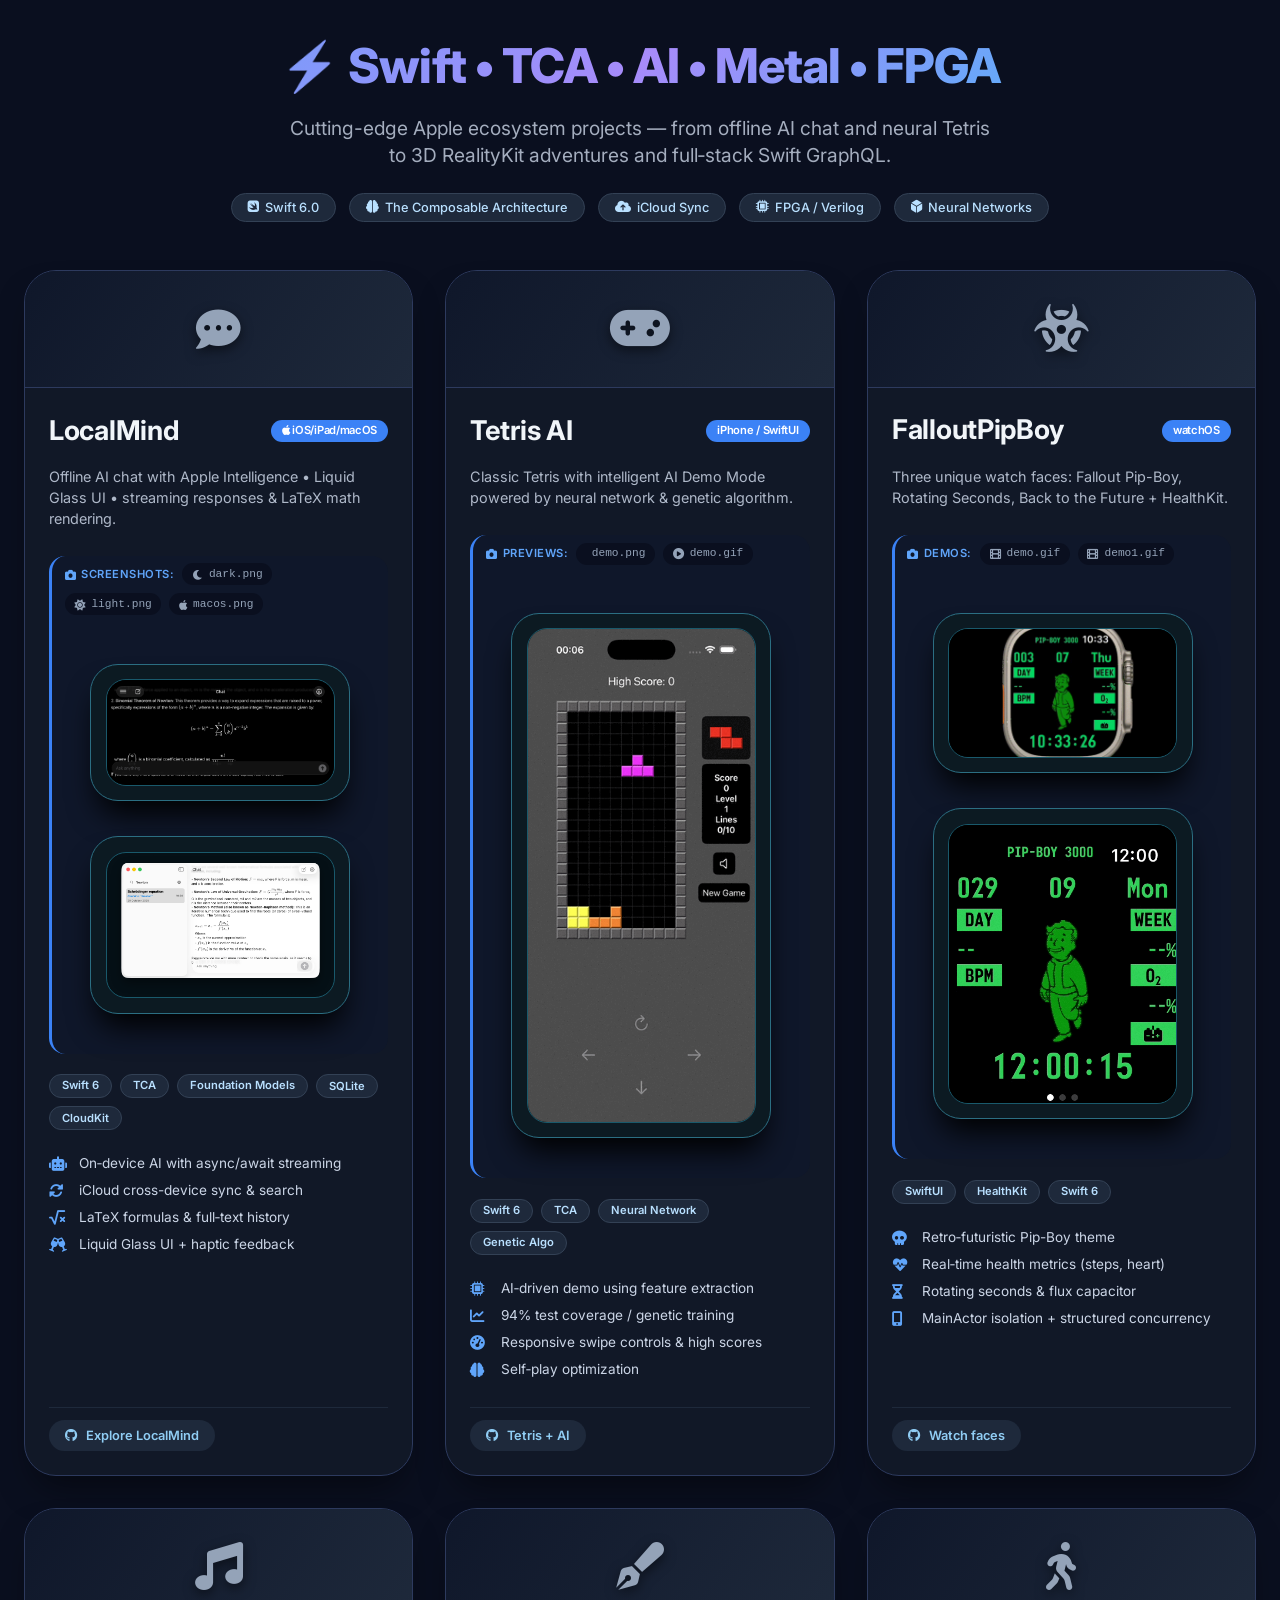
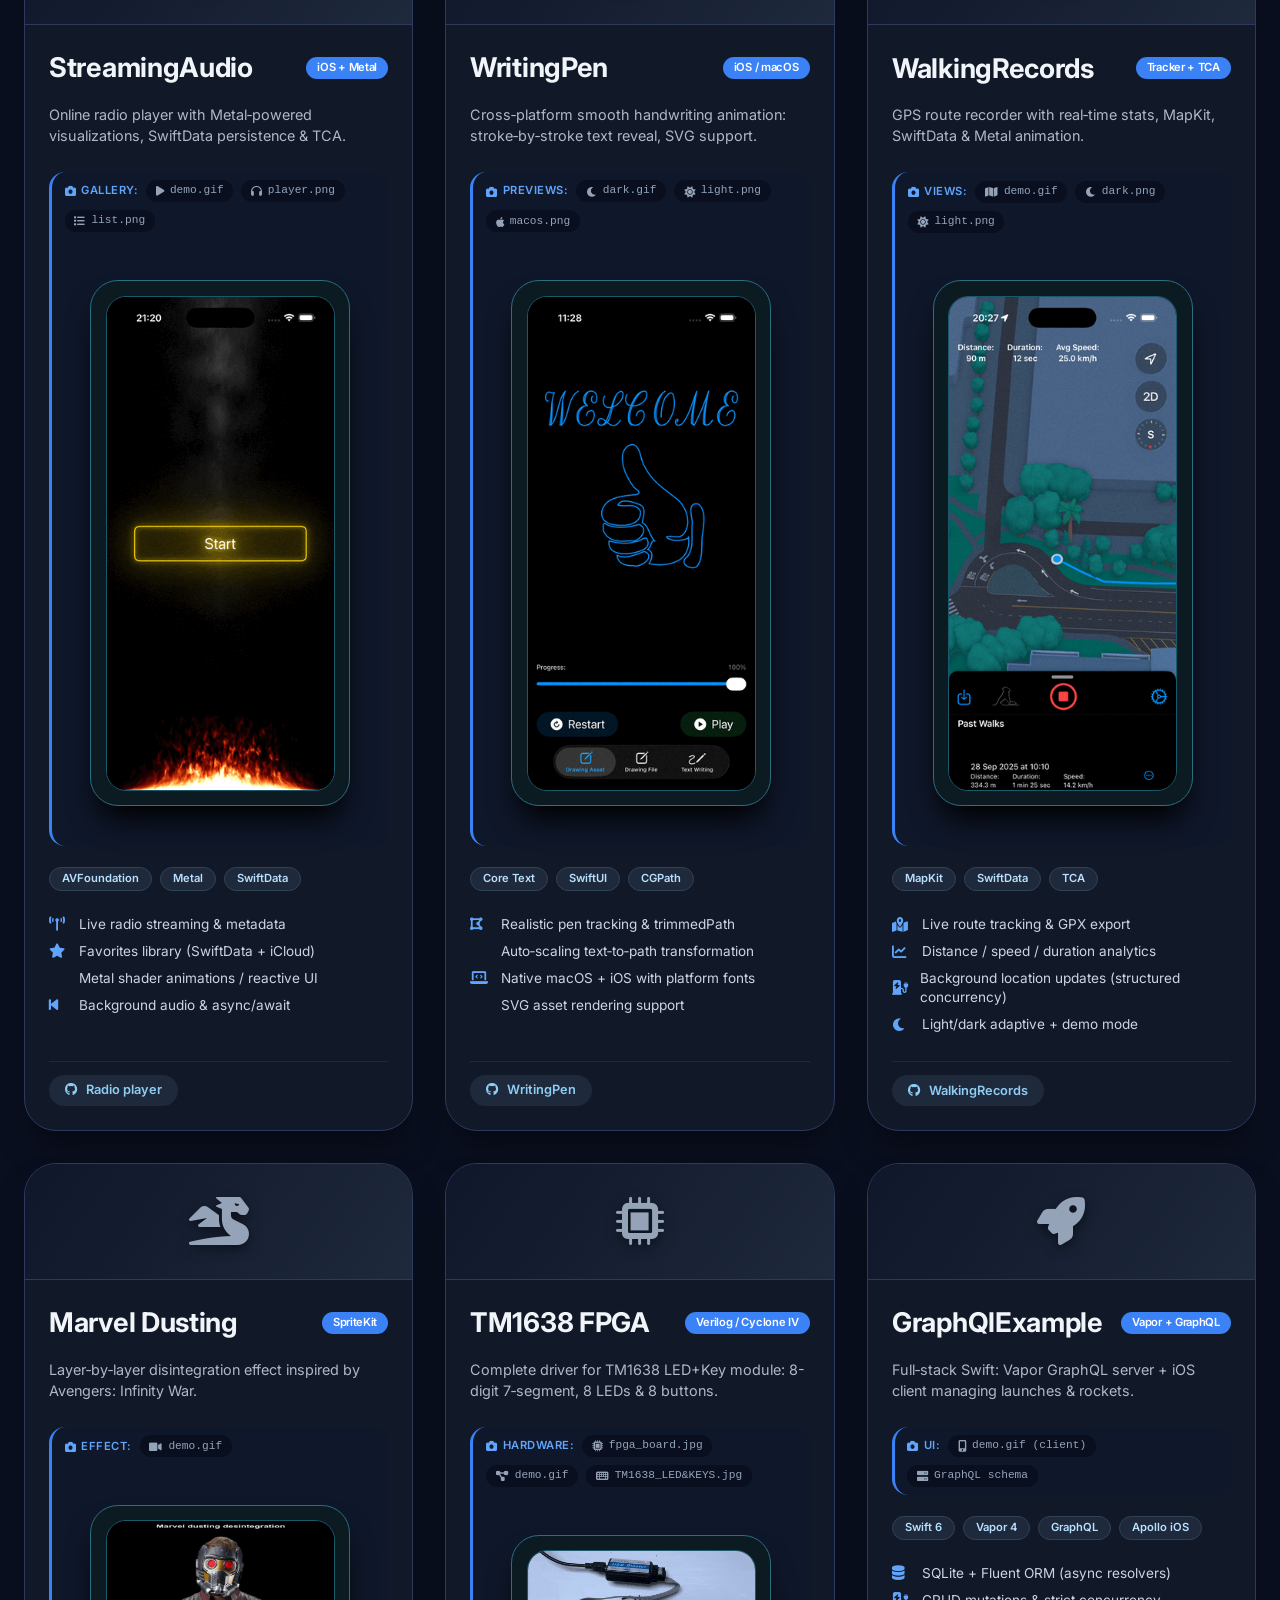
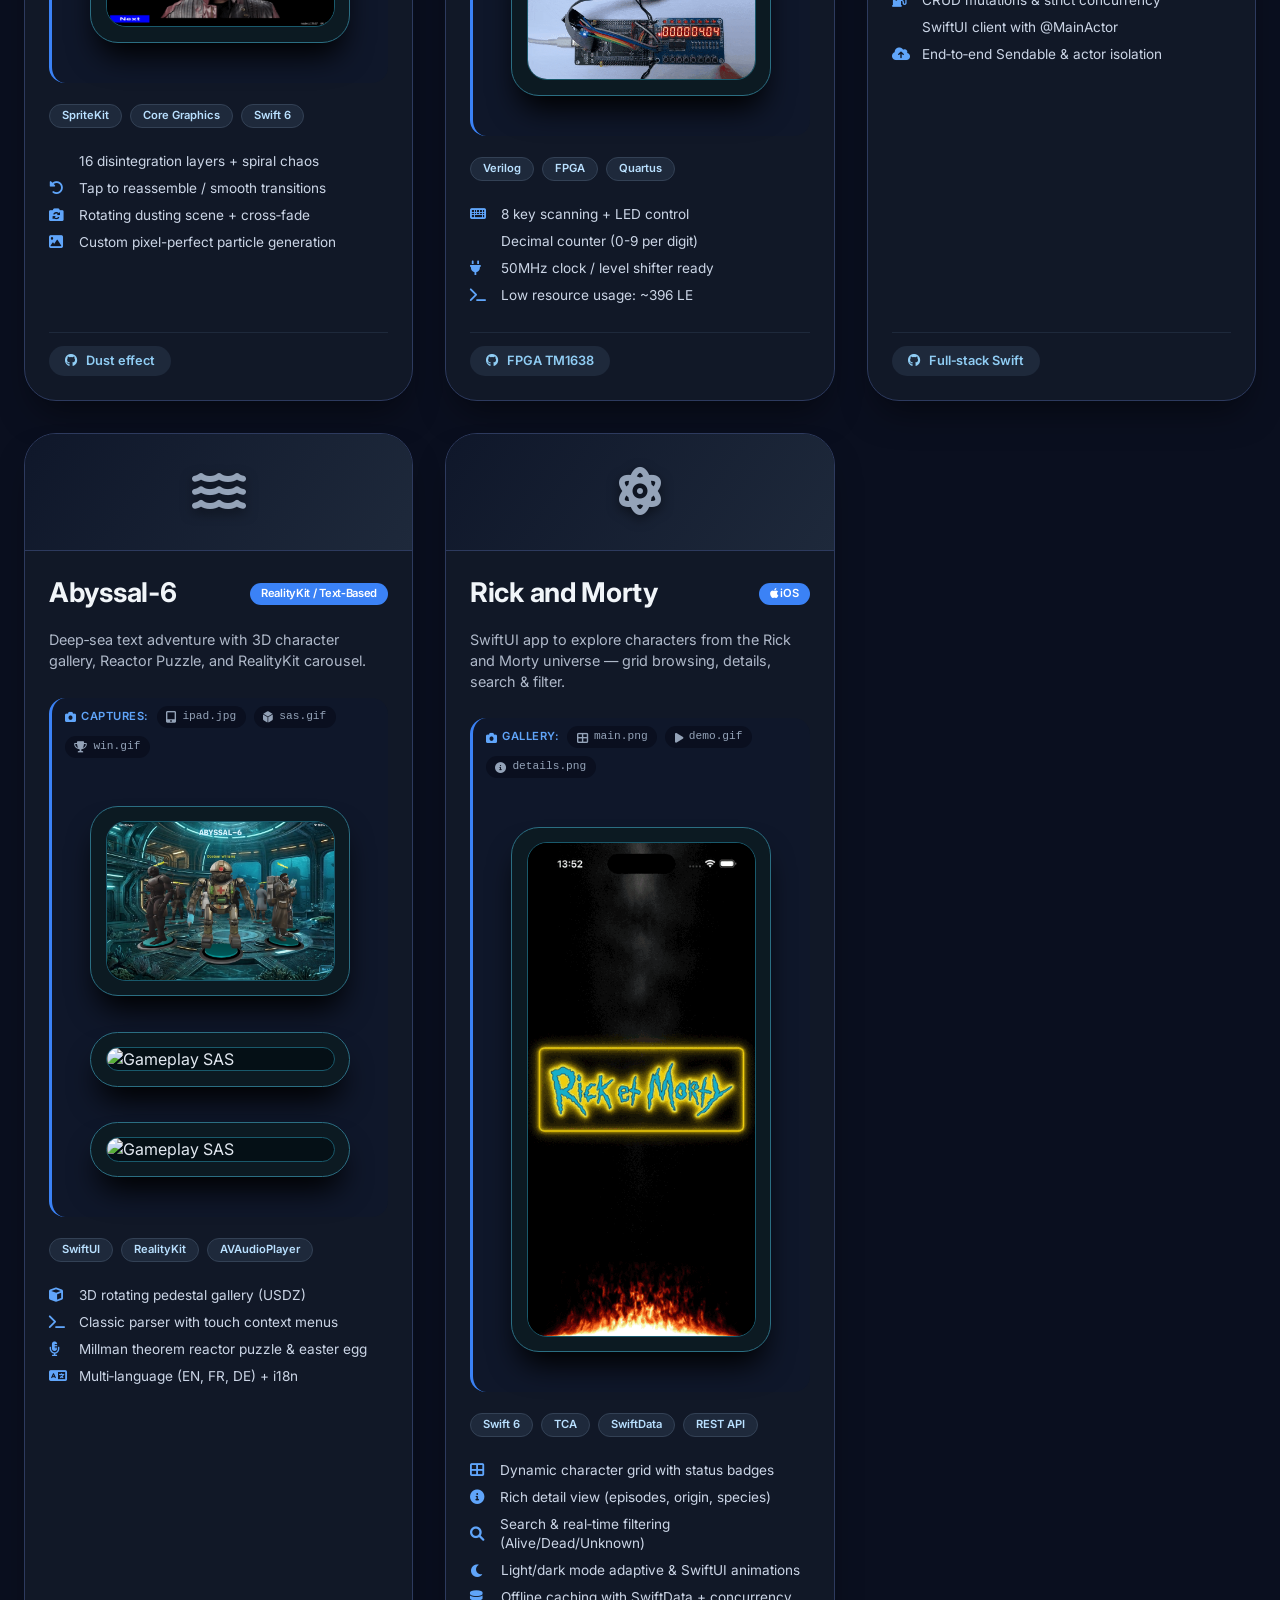
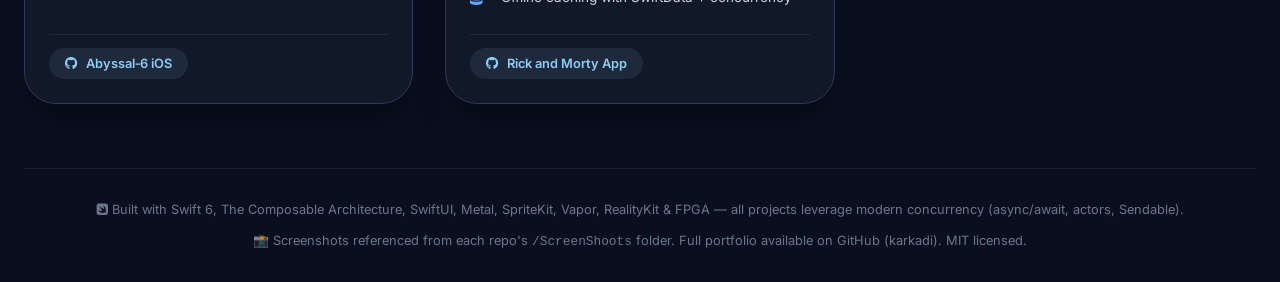
==== commit 6725961f: "[NEW] Added Google tag" ====
--- a/index.html
+++ b/index.html
@@ -9,6 +9,7 @@
     <title>
       LocalMind & Swift Projects | Full-stack iOS, AI, Game & Embedded Showcase
     </title>
+    <link rel="icon" type="image/x-icon" href="favicon.ico" />
     <!-- Google Fonts + Font Awesome 6 -->
     <link
       href="https://fonts.googleapis.com/css2?family=Inter:opsz,wght@14..32,300;14..32,400;14..32,600;14..32,700;14..32,800&display=swap"
@@ -19,6 +20,20 @@
       href="https://cdnjs.cloudflare.com/ajax/libs/font-awesome/6.0.0-beta3/css/all.min.css"
     />
     <link rel="stylesheet" href="styles.css" />
+    <!-- Google tag (gtag.js) -->
+    <script
+      async
+      src="https://www.googletagmanager.com/gtag/js?id=G-50D3P9B1ZB"
+    ></script>
+    <script>
+      window.dataLayer = window.dataLayer || [];
+      function gtag() {
+        dataLayer.push(arguments);
+      }
+      gtag("js", new Date());
+
+      gtag("config", "G-50D3P9B1ZB");
+    </script>
   </head>
   <body>
     <div class="container">
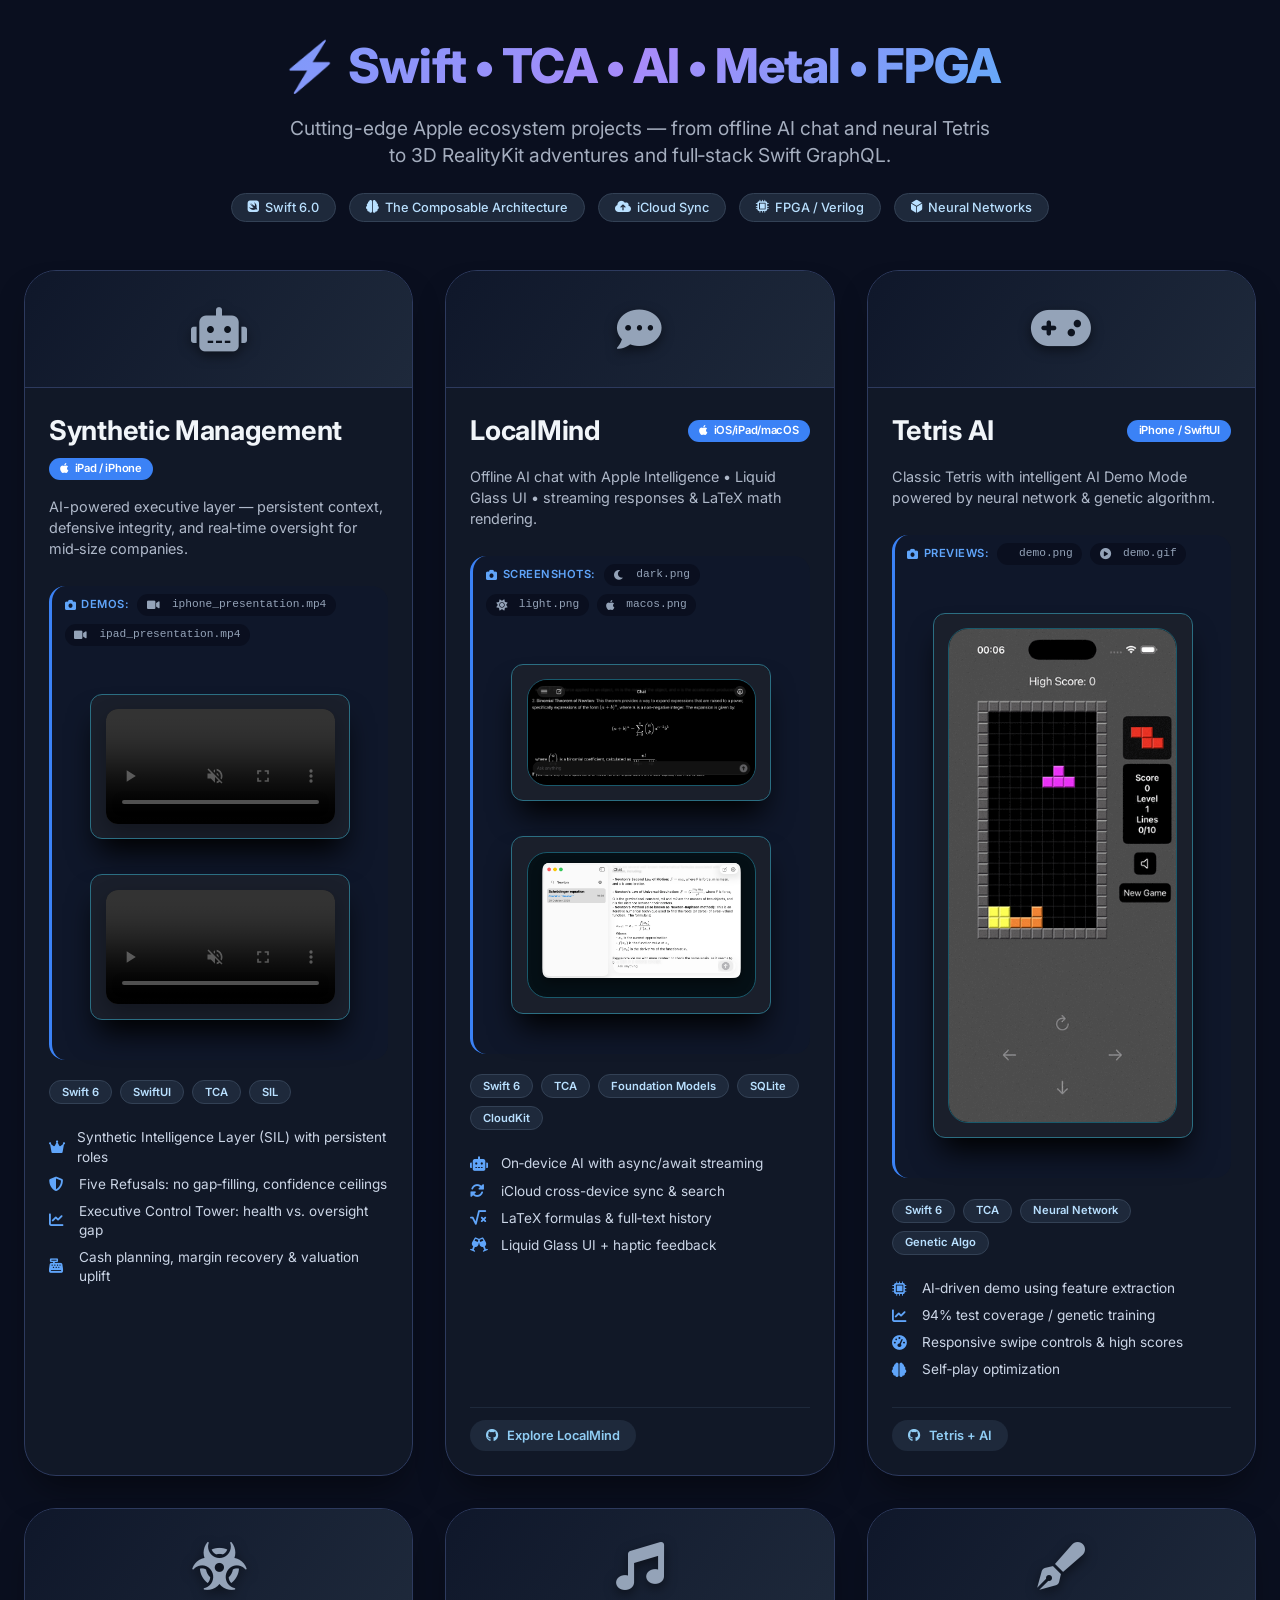
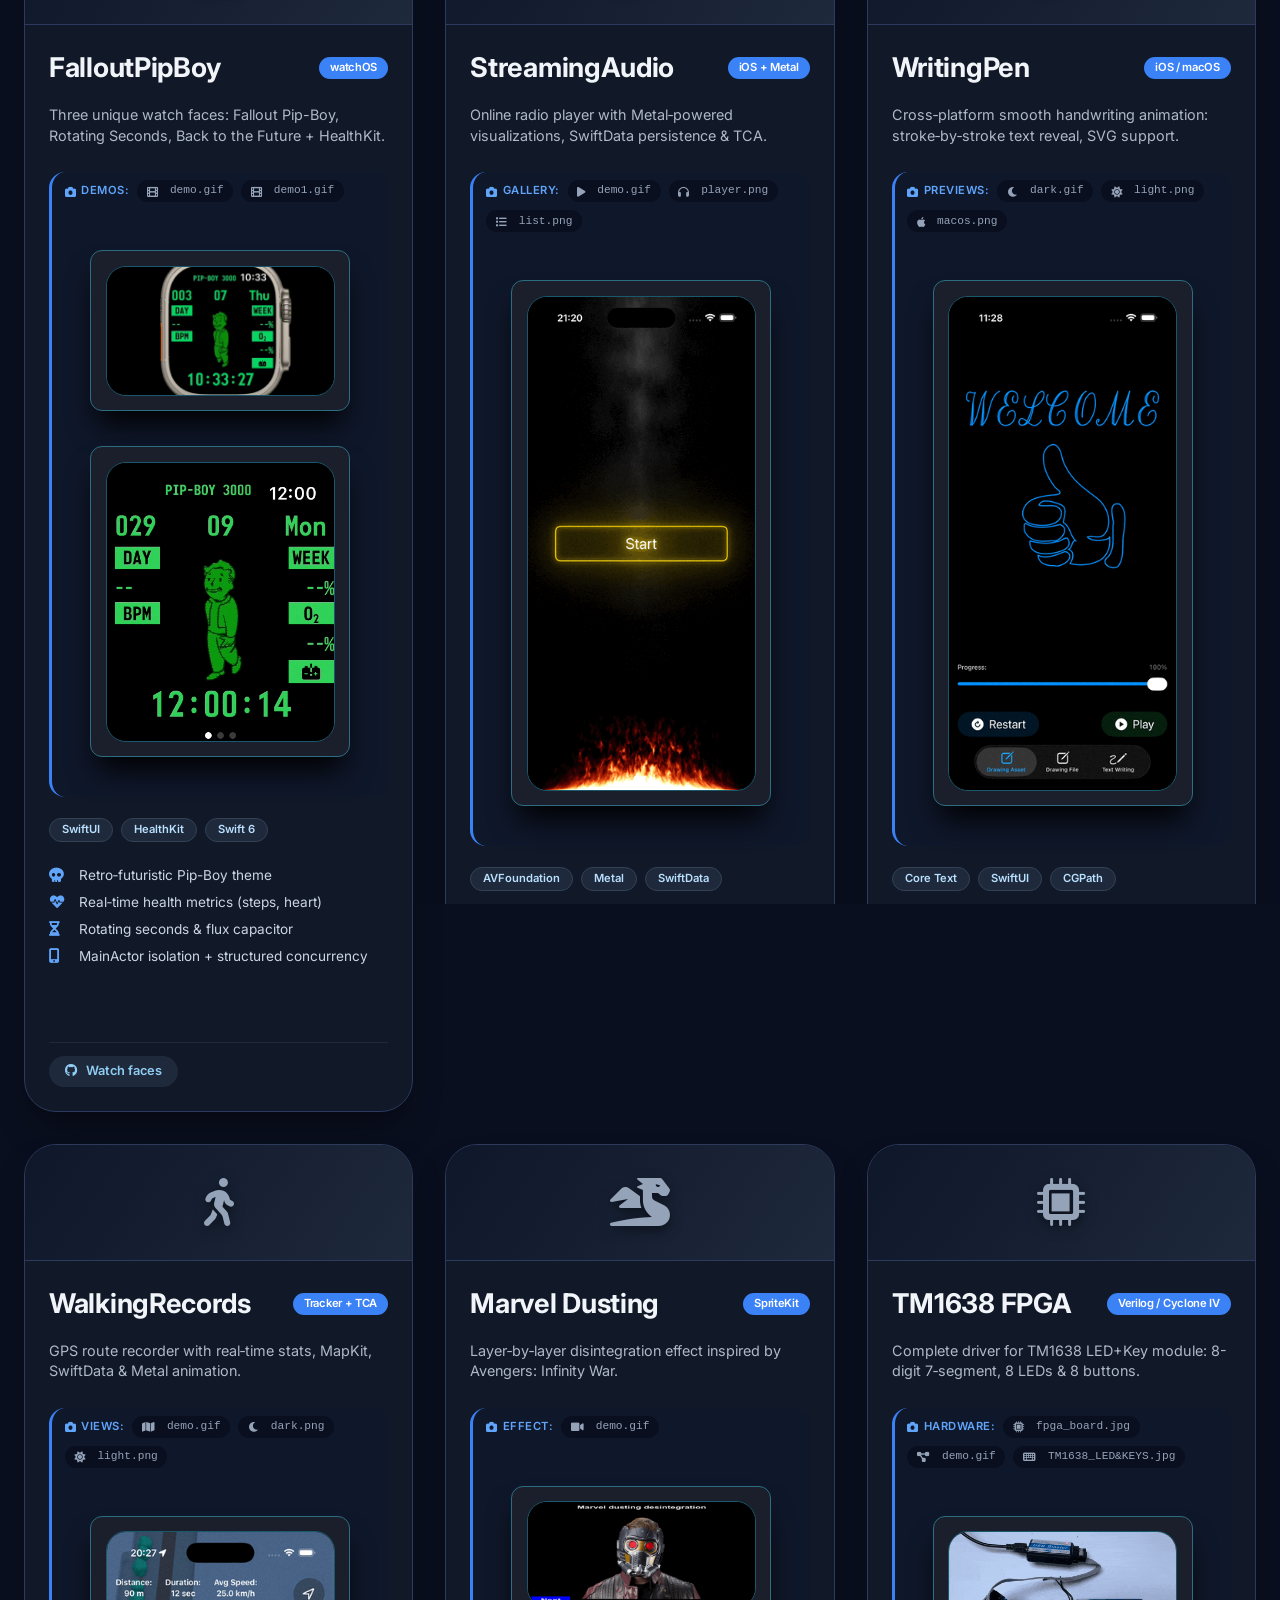
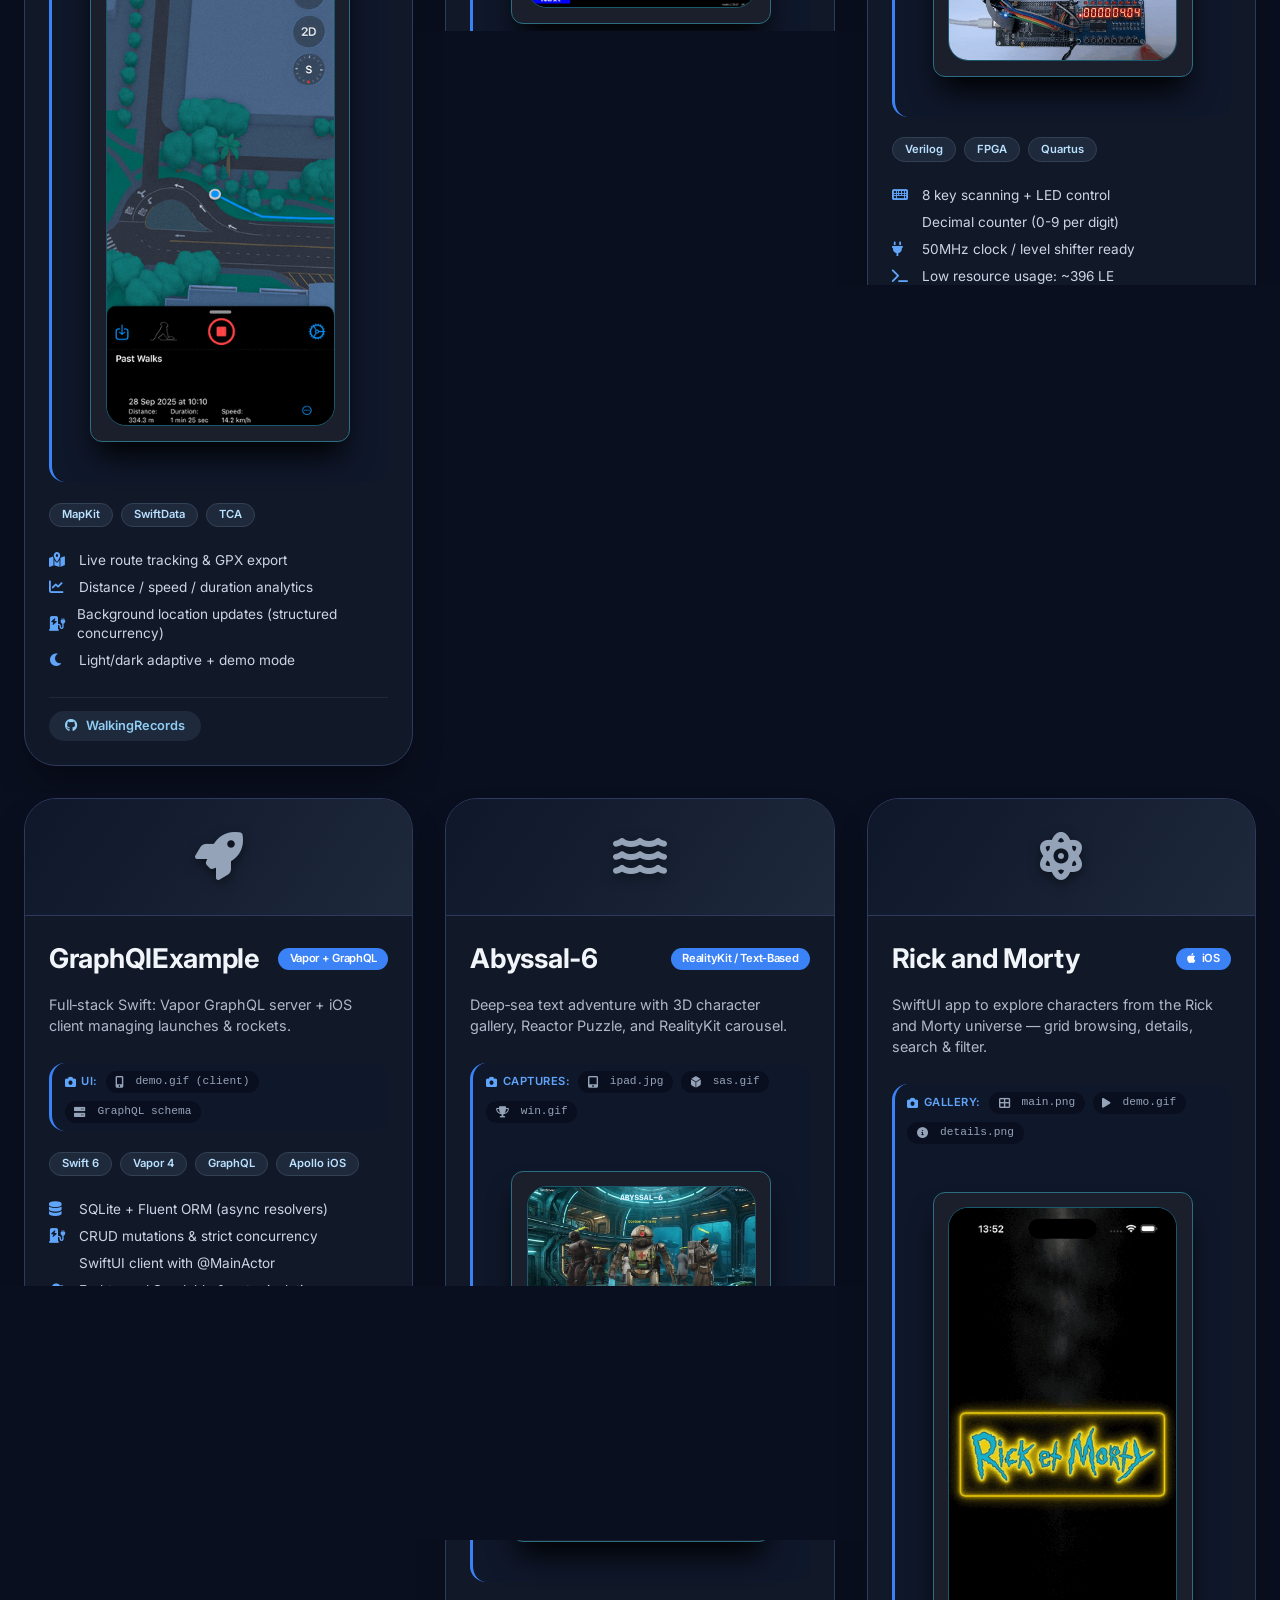
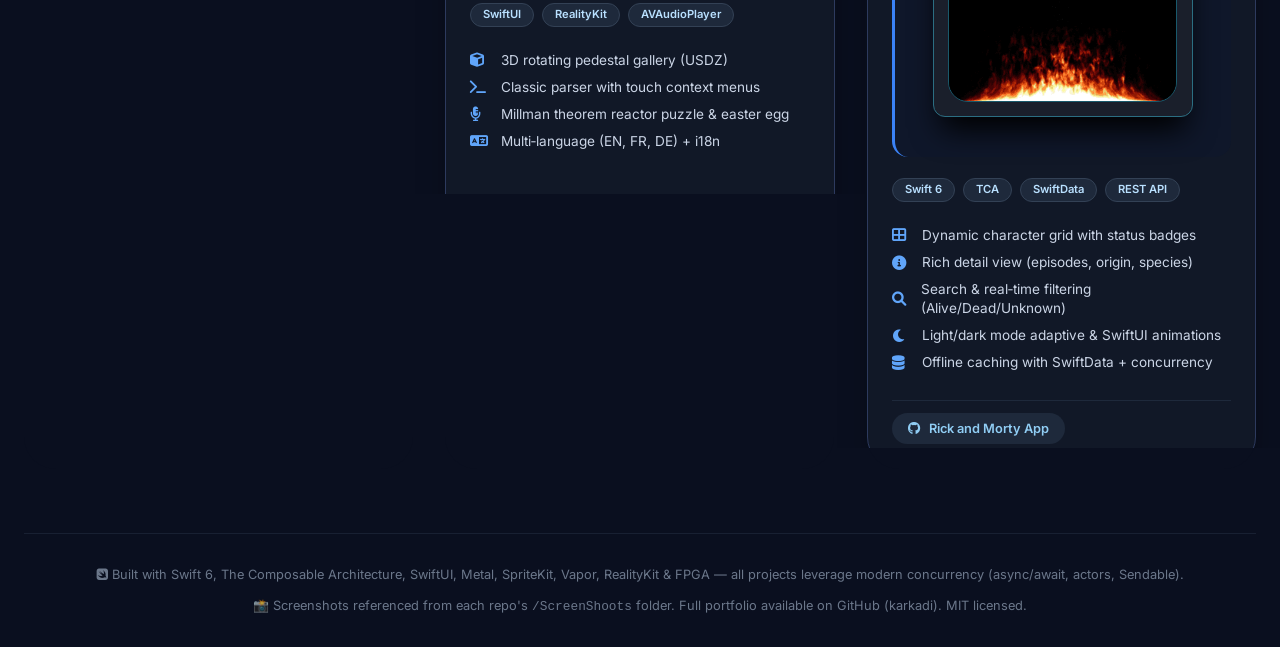
==== commit a5399669: "[ADD] Synthetic Management" ====
--- a/index.html
+++ b/index.html
@@ -34,6 +34,41 @@
 
       gtag("config", "G-50D3P9B1ZB");
     </script>
+    <style>
+      .gif-card video {
+        width: 100%;
+        height: auto;
+        border-radius: 12px;
+        display: block;
+        background: #0b0f17;
+        box-shadow: 0 8px 20px rgba(0, 0, 0, 0.3);
+      }
+      .gif-card {
+        border-radius: 12px;
+        overflow: hidden;
+        background: #1a1f2b;
+      }
+      .screenshot-thumb i {
+        margin-right: 6px;
+      }
+      .platform-badge i {
+        margin-right: 4px;
+      }
+      /* ensure consistent card height */
+      .card {
+        display: flex;
+        flex-direction: column;
+        height: 100%;
+      }
+      .card-content {
+        display: flex;
+        flex-direction: column;
+        flex: 1;
+      }
+      .card-footer {
+        margin-top: auto;
+      }
+    </style>
   </head>
   <body>
     <div class="container">
@@ -62,6 +97,81 @@
       </div>
 
       <div class="projects-grid">
+        <div class="card">
+          <div class="project-icon">
+            <i class="fas fa-robot" style="font-size: 2.8rem"></i>
+          </div>
+          <div class="card-content">
+            <div class="card-title">
+              Synthetic Management
+              <span class="platform-badge"
+                ><i class="fab fa-apple"></i> iPad / iPhone</span
+              >
+            </div>
+            <div class="desc">
+              AI-powered executive layer — persistent context, defensive
+              integrity, and real‑time oversight for mid‑size companies.
+            </div>
+            <div class="screenshot-row">
+              <span class="screenshot-label"
+                ><i class="fas fa-camera"></i> Demos:</span
+              >
+              <span class="screenshot-thumb"
+                ><i class="fas fa-video"></i> iphone_presentation.mp4</span
+              >
+              <span class="screenshot-thumb"
+                ><i class="fas fa-video"></i> ipad_presentation.mp4</span
+              >
+              <div class="gif-grid">
+                <div class="gif-card">
+                  <video
+                    src="images/iphone_presentation.mp4"
+                    controls
+                    muted
+                    loop
+                    playsinline
+                    poster=""
+                  ></video>
+                </div>
+                <div class="gif-card">
+                  <video
+                    src="images/ipad_presentation.mp4"
+                    controls
+                    muted
+                    loop
+                    playsinline
+                    poster=""
+                  ></video>
+                </div>
+              </div>
+            </div>
+            <div class="tech-stack">
+              <span class="badge-tech">Swift 6</span
+              ><span class="badge-tech">SwiftUI</span
+              ><span class="badge-tech">TCA</span
+              ><span class="badge-tech">SIL</span>
+            </div>
+            <ul class="feature-list">
+              <li class="feature-item">
+                <i class="fas fa-crown"></i> Synthetic Intelligence Layer (SIL)
+                with persistent roles
+              </li>
+              <li class="feature-item">
+                <i class="fas fa-shield"></i> Five Refusals: no gap‑filling,
+                confidence ceilings
+              </li>
+              <li class="feature-item">
+                <i class="fas fa-chart-line"></i> Executive Control Tower:
+                health vs. oversight gap
+              </li>
+              <li class="feature-item">
+                <i class="fas fa-cash-register"></i> Cash planning, margin
+                recovery & valuation uplift
+              </li>
+            </ul>
+          </div>
+        </div>
+
         <!-- 1. LocalMind -->
         <div class="card">
           <div class="project-icon">
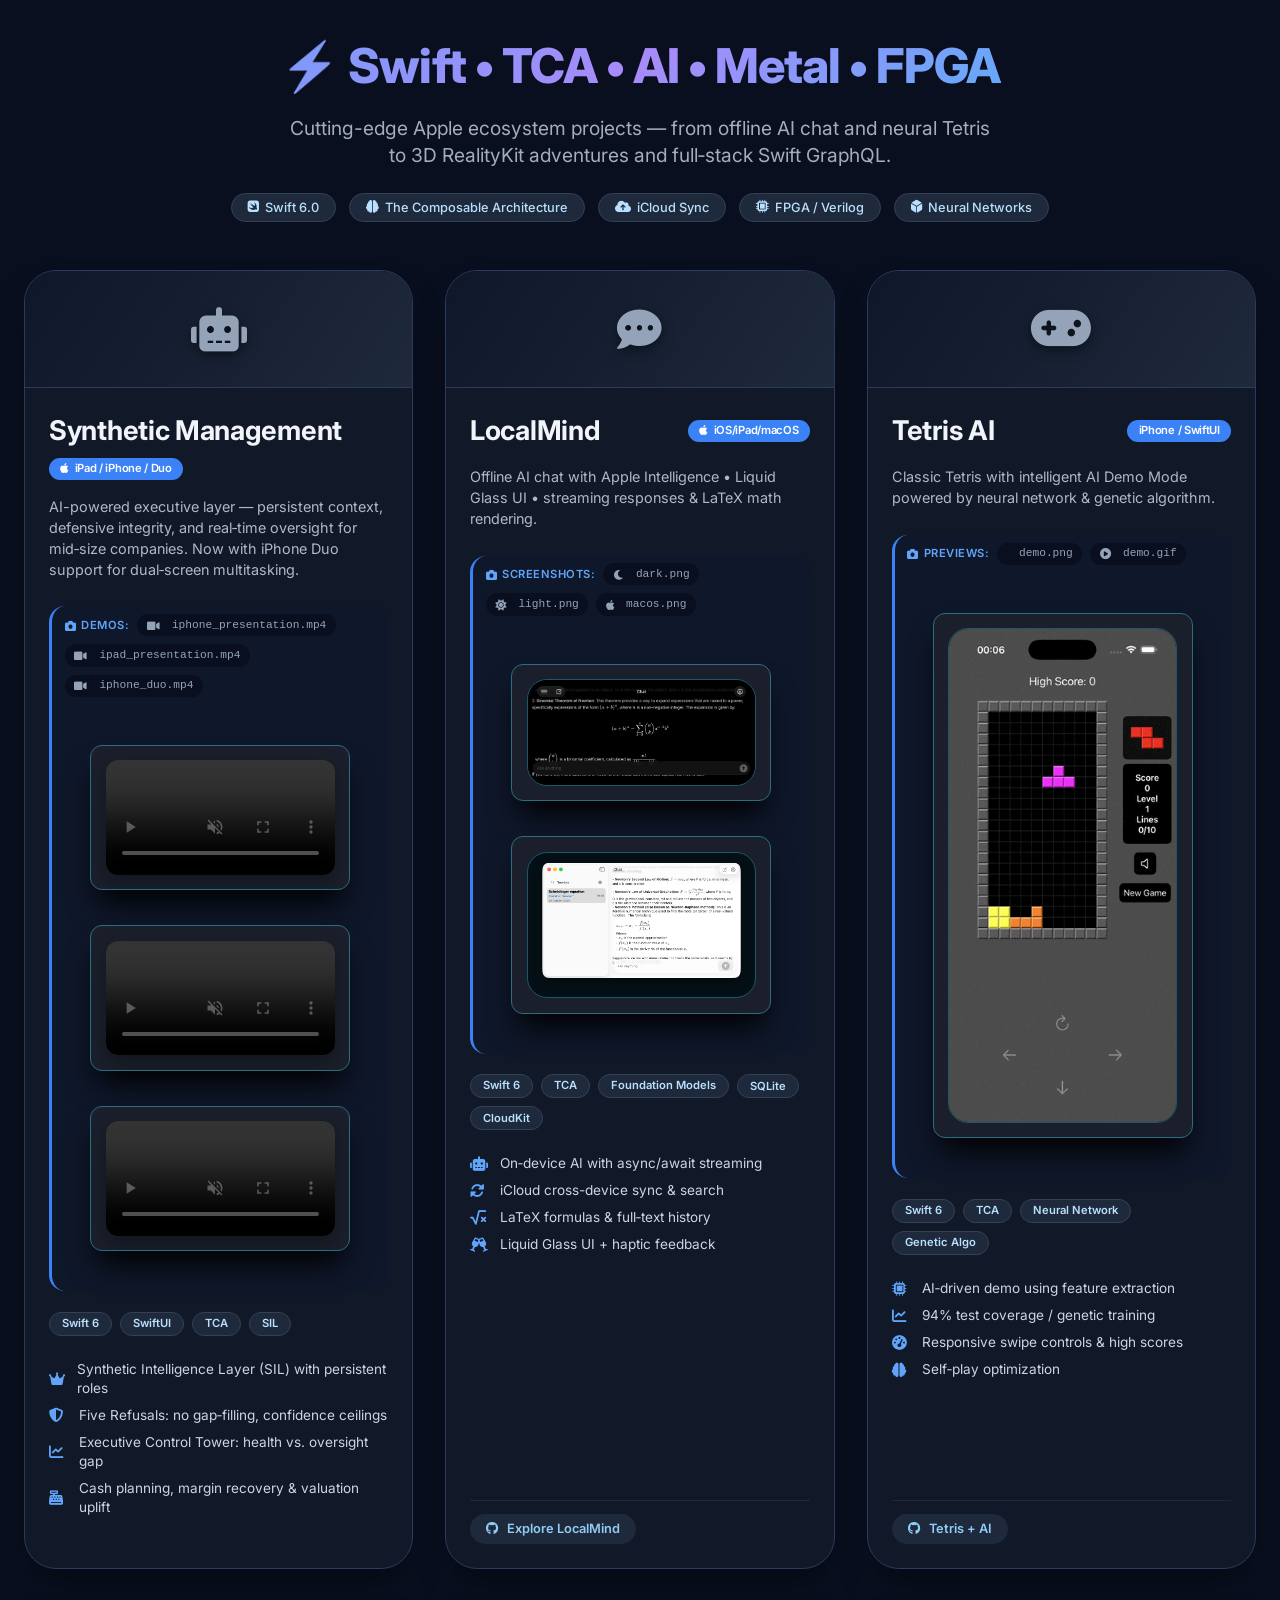
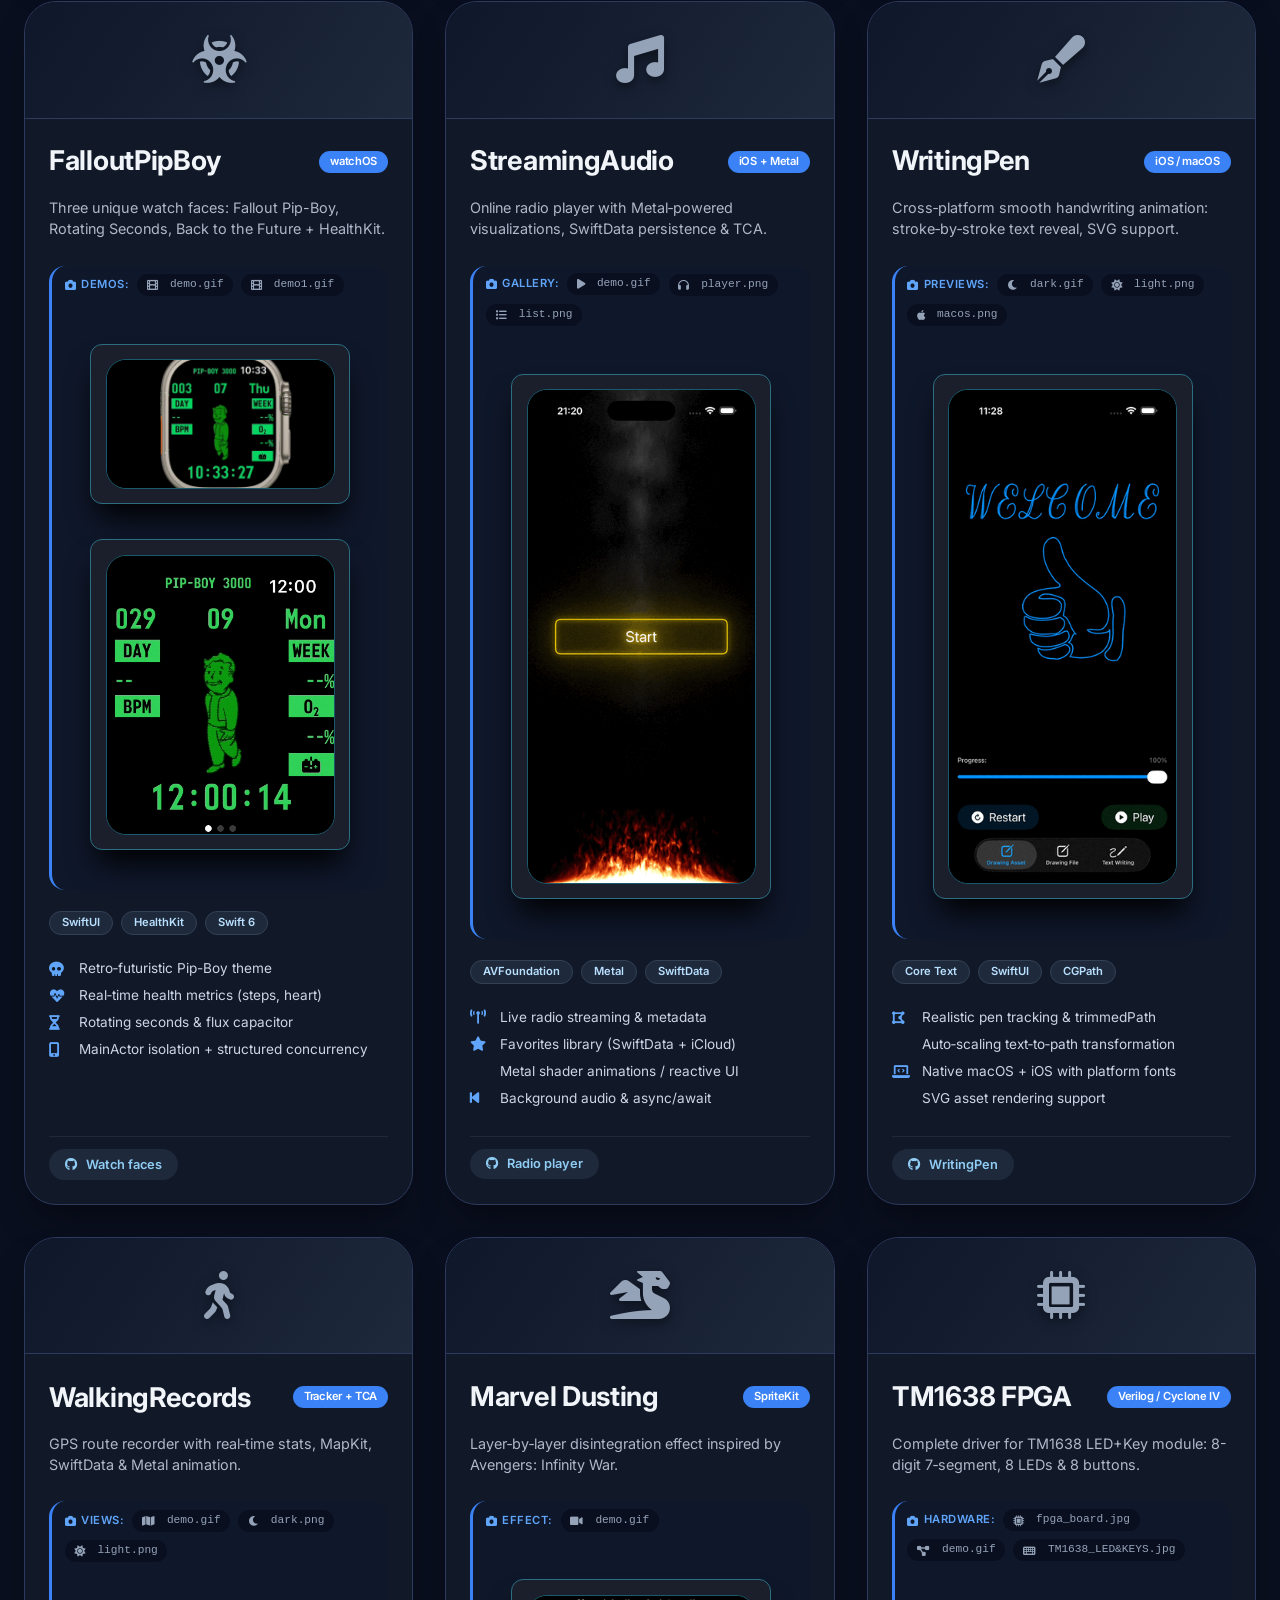
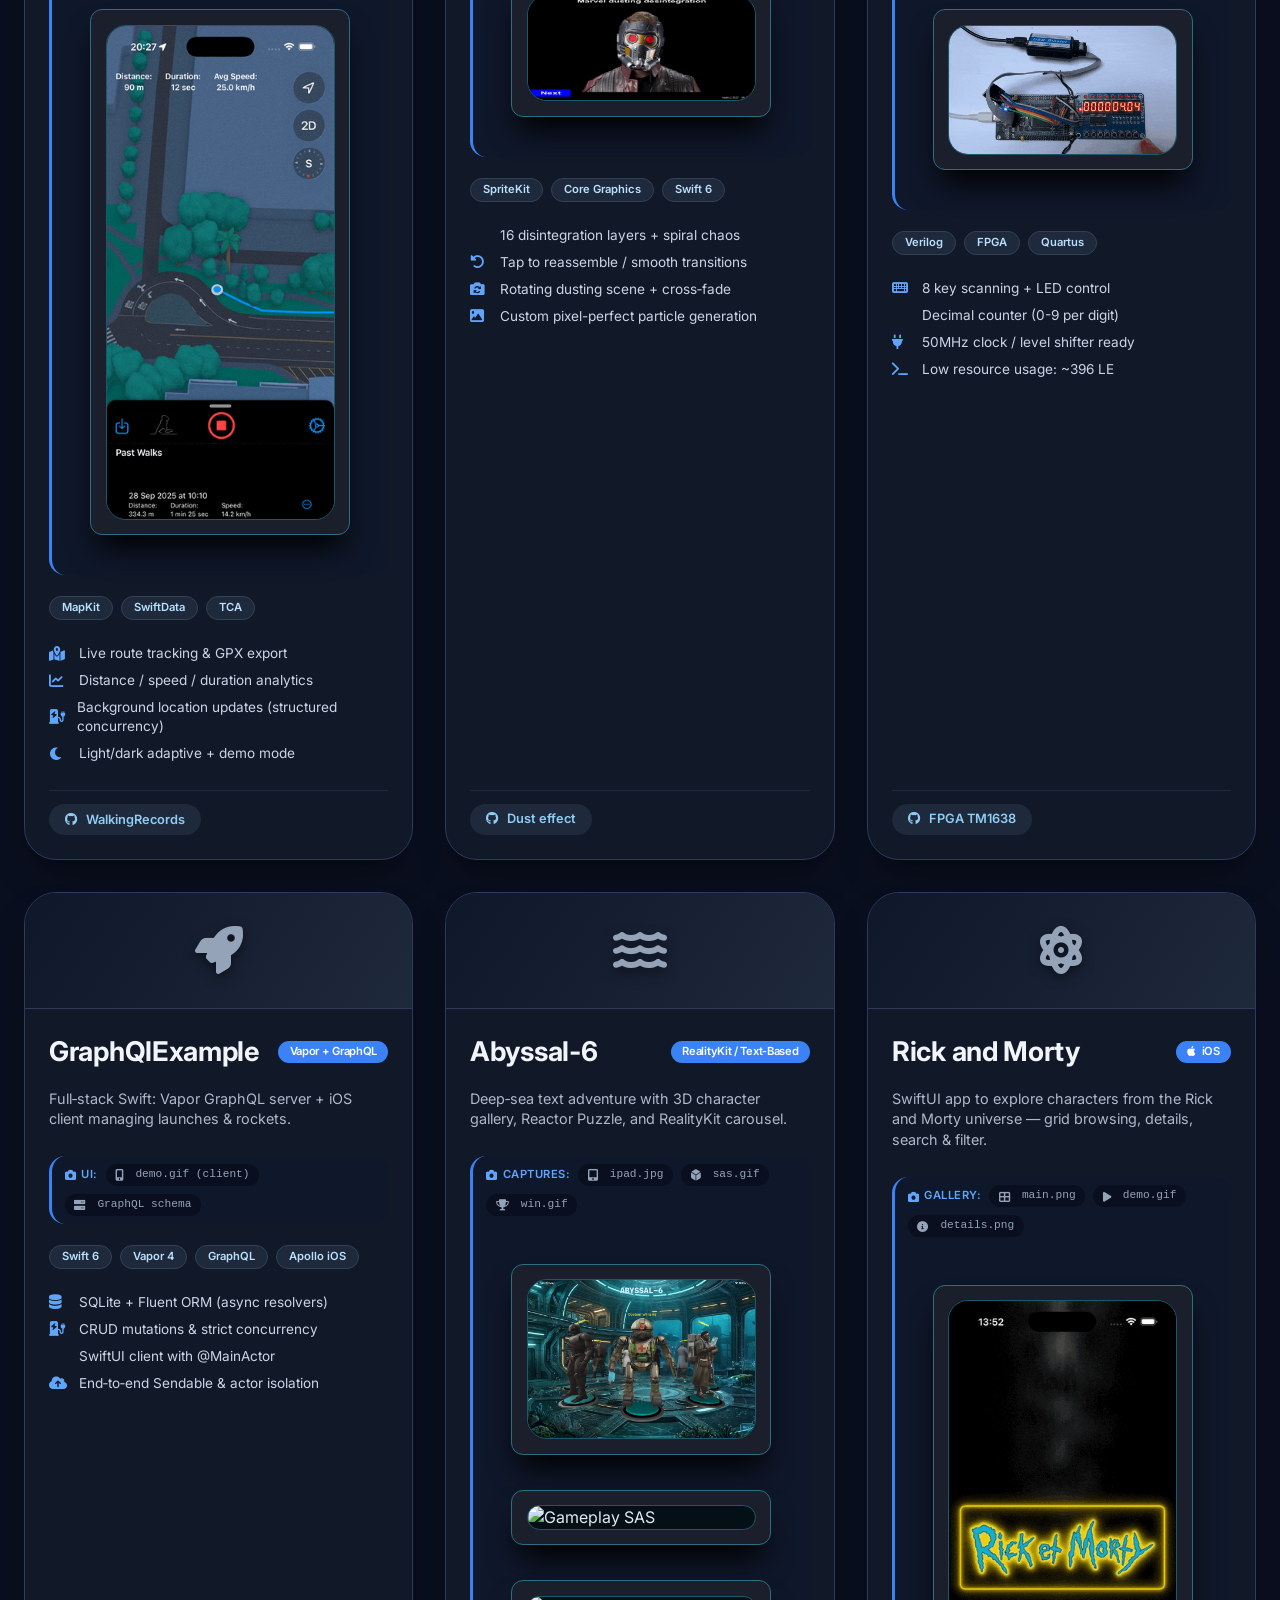
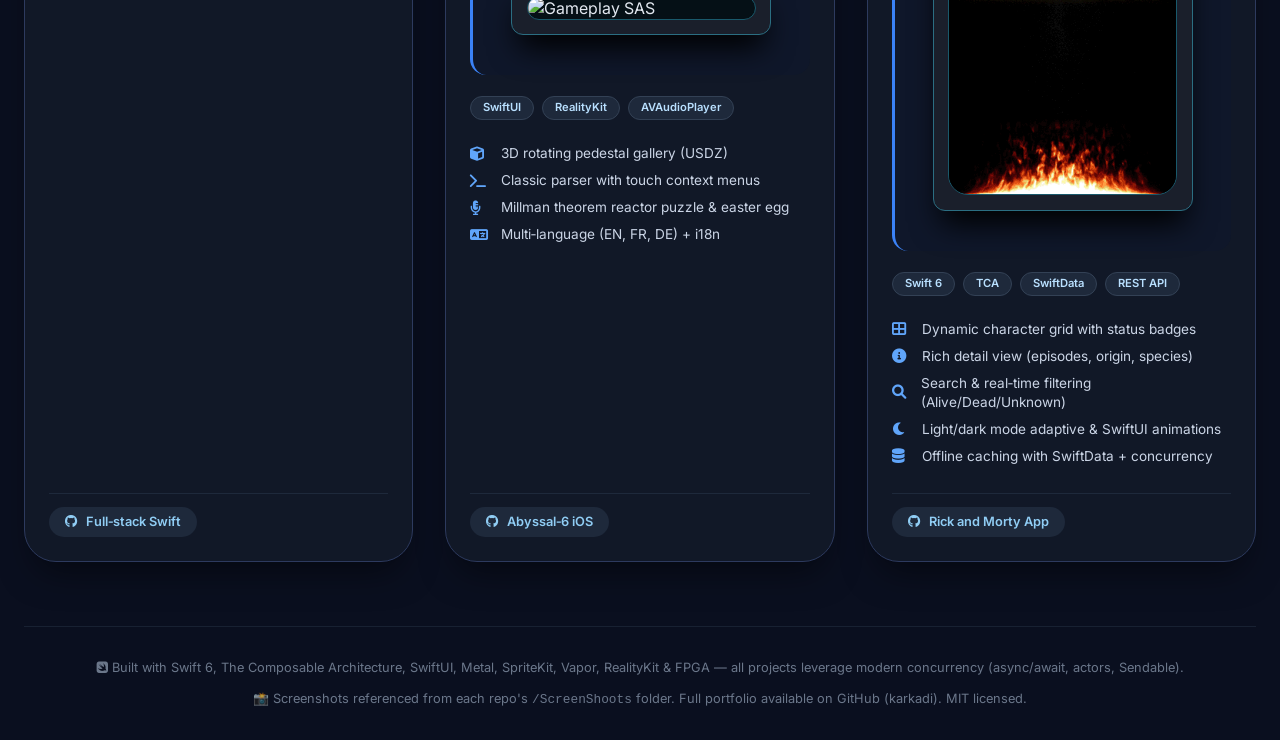
==== commit a1d62e57: "[NEW] Added iPhone Duo screenshots" ====
--- a/index.html
+++ b/index.html
@@ -34,41 +34,6 @@
 
       gtag("config", "G-50D3P9B1ZB");
     </script>
-    <style>
-      .gif-card video {
-        width: 100%;
-        height: auto;
-        border-radius: 12px;
-        display: block;
-        background: #0b0f17;
-        box-shadow: 0 8px 20px rgba(0, 0, 0, 0.3);
-      }
-      .gif-card {
-        border-radius: 12px;
-        overflow: hidden;
-        background: #1a1f2b;
-      }
-      .screenshot-thumb i {
-        margin-right: 6px;
-      }
-      .platform-badge i {
-        margin-right: 4px;
-      }
-      /* ensure consistent card height */
-      .card {
-        display: flex;
-        flex-direction: column;
-        height: 100%;
-      }
-      .card-content {
-        display: flex;
-        flex-direction: column;
-        flex: 1;
-      }
-      .card-footer {
-        margin-top: auto;
-      }
-    </style>
   </head>
   <body>
     <div class="container">
@@ -105,12 +70,13 @@
             <div class="card-title">
               Synthetic Management
               <span class="platform-badge"
-                ><i class="fab fa-apple"></i> iPad / iPhone</span
+                ><i class="fab fa-apple"></i> iPad / iPhone / Duo</span
               >
             </div>
             <div class="desc">
               AI-powered executive layer — persistent context, defensive
-              integrity, and real‑time oversight for mid‑size companies.
+              integrity, and real‑time oversight for mid‑size companies. Now
+              with iPhone Duo support for dual‑screen multitasking.
             </div>
             <div class="screenshot-row">
               <span class="screenshot-label"
@@ -122,10 +88,13 @@
               <span class="screenshot-thumb"
                 ><i class="fas fa-video"></i> ipad_presentation.mp4</span
               >
+              <span class="screenshot-thumb"
+                ><i class="fas fa-video"></i> iphone_duo.mp4</span
+              >
               <div class="gif-grid">
                 <div class="gif-card">
                   <video
-                    src="images/iphone_presentation.mp4"
+                    src="images/iphone_duo.mp4"
                     controls
                     muted
                     loop
@@ -136,6 +105,16 @@
                 <div class="gif-card">
                   <video
                     src="images/ipad_presentation.mp4"
+                    controls
+                    muted
+                    loop
+                    playsinline
+                    poster=""
+                  ></video>
+                </div>
+                <div class="gif-card">
+                  <video
+                    src="images/iphone_presentation.mp4"
                     controls
                     muted
                     loop
--- a/styles.css
+++ b/styles.css
@@ -252,6 +252,39 @@
   background: #3b82f6;
   color: white;
 }
+.gif-card video {
+  width: 100%;
+  height: auto;
+  border-radius: 12px;
+  display: block;
+  background: #0b0f17;
+  box-shadow: 0 8px 20px rgba(0, 0, 0, 0.3);
+}
+.gif-card {
+  border-radius: 12px;
+  overflow: hidden;
+  background: #1a1f2b;
+}
+.screenshot-thumb i {
+  margin-right: 6px;
+}
+.platform-badge i {
+  margin-right: 4px;
+}
+/* ensure consistent card height */
+.card {
+  display: flex;
+  flex-direction: column;
+  height: 100%;
+}
+.card-content {
+  display: flex;
+  flex-direction: column;
+  flex: 1;
+}
+.card-footer {
+  margin-top: auto;
+}
 footer {
   margin-top: 4rem;
   text-align: center;
